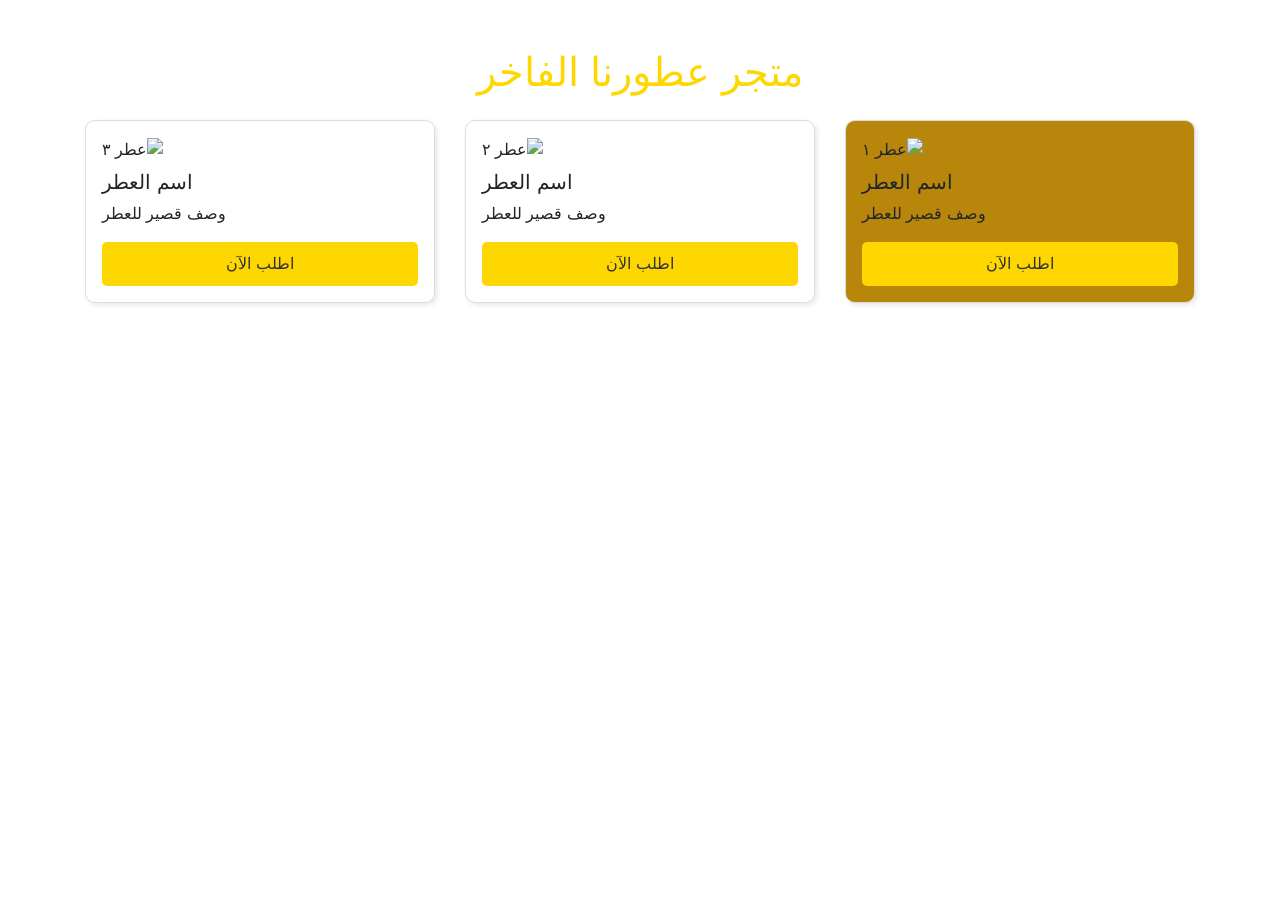
==== test.html @ 1169fbee "الرد بيوم واحده" ====
<!DOCTYPE html>
<html lang="ar" dir="rtl">
<head>
    <meta charset="UTF-8">
    <meta name="viewport" content="width=device-width, initial-scale=1.0">
    <title>متجر عطور فاخر</title>
    <link rel="stylesheet" href="https://stackpath.bootstrapcdn.com/bootstrap/4.5.2/css/bootstrap.min.css">
    <link rel="stylesheet" href="https://cdnjs.cloudflare.com/ajax/libs/font-awesome/6.0.0/css/all.min.css" integrity="sha512-9usAa10IRO0HhonpyAIVpjrylPvoDwiPUiKdWk5t3PyolY1cOd4DSE0Ga+ri4AuTroPR5aQvXU9xC6qOPnzFeg==" crossorigin="anonymous" referrerpolicy="no-referrer" />
    <style>
        body {
            font-family: 'Tajawal', sans-serif; /*  اختيار خط عربي أنيق */
            direction: rtl;
        }
        .perfume-card {
            border: 1px solid #ddd;
            border-radius: 10px;
            overflow: hidden;
            box-shadow: 2px 2px 5px rgba(0,0,0,0.1);
            margin-bottom: 20px;
            transition: transform 0.3s ease; /* إضافة تأثير انتقال سلس */
        }
        .perfume-card:hover {
            transform: translateY(-5px); /* رفع الكارت عند تمرير المؤشر */
        }
        .perfume-image {
            height: 200px;
            object-fit: cover; /* تغطية الصورة بالكامل داخل الحاوية */
        }
        .btn-custom {
            background-color: #FFD700; /* لون أصفر ذهبي */
            border: none;
            border-radius: 5px;
            color: #333;
            padding: 10px 20px;
            transition: background-color 0.3s ease; /* تأثير انتقال سلس */
        }
        .btn-custom:hover {
            background-color: #DAA520; /* لون برتقالي ذهبي */
        }

        /* إضافة ألوان جلوة (مثال) */
        .bg-gold {
            background-color: #FFD700;
        }
        .bg-rose-gold {
            background-color: #B8860B;
        }
        .text-gold {
            color: #FFD700;
        }
        
    </style>
</head>
<body>
    <div class="container mt-5">
        <h1 class="text-center text-gold mb-4">متجر عطورنا الفاخر</h1>

        <div class="row">
            <!-- بطاقة عطر مثال -->
            <div class="col-md-4">
                <div class="perfume-card bg-rose-gold p-3">
                    <img src="perfume1.jpg" alt="عطر ١" class="perfume-image img-fluid">  <!--  أضف صورة هنا -->
                    <h5 class="mt-2">اسم العطر</h5>
                    <p>وصف قصير للعطر</p>
                    <button class="btn btn-custom btn-block">اطلب الآن</button>
                </div>
            </div>


            <!--  كرر نفس الكود أعلاه لإضافة المزيد من عطور -->
            <div class="col-md-4">
                <div class="perfume-card p-3">
                    <img src="perfume2.jpg" alt="عطر ٢" class="perfume-image img-fluid">
                    <h5 class="mt-2">اسم العطر</h5>
                    <p>وصف قصير للعطر</p>
                    <button class="btn btn-custom btn-block">اطلب الآن</button>
                </div>
            </div>

            <div class="col-md-4">
                <div class="perfume-card p-3">
                    <img src="perfume3.jpg" alt="عطر ٣" class="perfume-image img-fluid">
                    <h5 class="mt-2">اسم العطر</h5>
                    <p>وصف قصير للعطر</p>
                    <button class="btn btn-custom btn-block">اطلب الآن</button>
                </div>
            </div>

        </div>

    </div>


    <script src="https://code.jquery.com/jquery-3.5.1.slim.min.js"></script>
    <script src="https://cdn.jsdelivr.net/npm/@popperjs/core@2.5.4/dist/umd/popper.min.js"></script>
    <script src="https://stackpath.bootstrapcdn.com/bootstrap/4.5.2/js/bootstrap.min.js"></script>
</body>
</html>
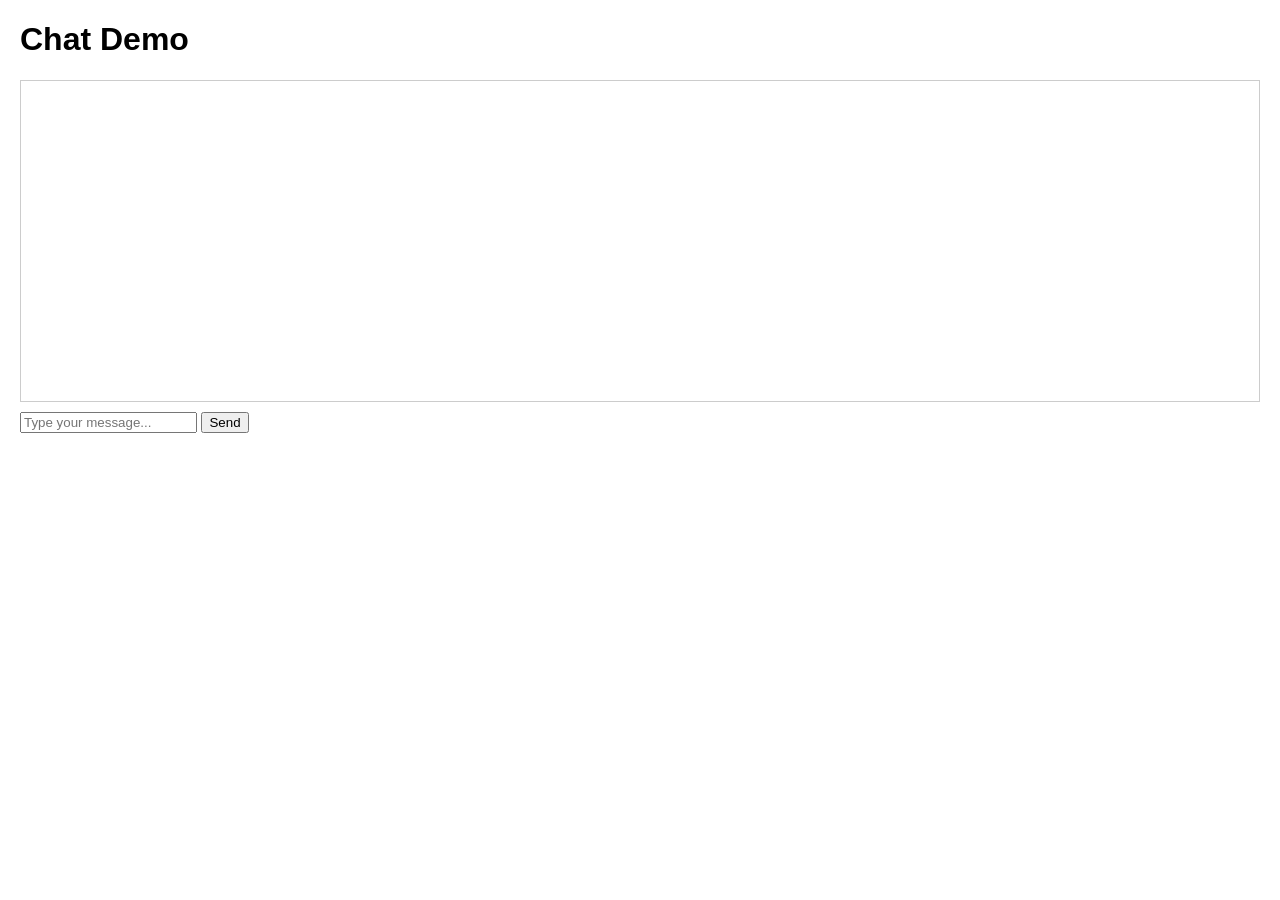
==== commit e79d3281: "Add initial chat demo HTML structure" ====
--- a/test.html
+++ b/test.html
@@ -1,98 +1,69 @@
 <!DOCTYPE html>
-<html lang="ar" dir="rtl">
+<html lang="en">
 <head>
-    <meta charset="UTF-8">
-    <meta name="viewport" content="width=device-width, initial-scale=1.0">
-    <title>متجر عطور فاخر</title>
-    <link rel="stylesheet" href="https://stackpath.bootstrapcdn.com/bootstrap/4.5.2/css/bootstrap.min.css">
-    <link rel="stylesheet" href="https://cdnjs.cloudflare.com/ajax/libs/font-awesome/6.0.0/css/all.min.css" integrity="sha512-9usAa10IRO0HhonpyAIVpjrylPvoDwiPUiKdWk5t3PyolY1cOd4DSE0Ga+ri4AuTroPR5aQvXU9xC6qOPnzFeg==" crossorigin="anonymous" referrerpolicy="no-referrer" />
-    <style>
-        body {
-            font-family: 'Tajawal', sans-serif; /*  اختيار خط عربي أنيق */
-            direction: rtl;
-        }
-        .perfume-card {
-            border: 1px solid #ddd;
-            border-radius: 10px;
-            overflow: hidden;
-            box-shadow: 2px 2px 5px rgba(0,0,0,0.1);
-            margin-bottom: 20px;
-            transition: transform 0.3s ease; /* إضافة تأثير انتقال سلس */
-        }
-        .perfume-card:hover {
-            transform: translateY(-5px); /* رفع الكارت عند تمرير المؤشر */
-        }
-        .perfume-image {
-            height: 200px;
-            object-fit: cover; /* تغطية الصورة بالكامل داخل الحاوية */
-        }
-        .btn-custom {
-            background-color: #FFD700; /* لون أصفر ذهبي */
-            border: none;
-            border-radius: 5px;
-            color: #333;
-            padding: 10px 20px;
-            transition: background-color 0.3s ease; /* تأثير انتقال سلس */
-        }
-        .btn-custom:hover {
-            background-color: #DAA520; /* لون برتقالي ذهبي */
-        }
-
-        /* إضافة ألوان جلوة (مثال) */
-        .bg-gold {
-            background-color: #FFD700;
-        }
-        .bg-rose-gold {
-            background-color: #B8860B;
-        }
-        .text-gold {
-            color: #FFD700;
-        }
-        
-    </style>
+  <meta charset="UTF-8">
+  <title>Chat with Supabase</title>
+  <style>
+    body { font-family: Arial, sans-serif; margin: 20px; }
+    #chat { border: 1px solid #ccc; padding: 10px; height: 300px; overflow-y: scroll; }
+    #chat p { margin: 5px 0; }
+    #inputForm { margin-top: 10px; }
+  </style>
 </head>
 <body>
-    <div class="container mt-5">
-        <h1 class="text-center text-gold mb-4">متجر عطورنا الفاخر</h1>
+  <h1>Chat Demo</h1>
+  <div id="chat"></div>
 
-        <div class="row">
-            <!-- بطاقة عطر مثال -->
-            <div class="col-md-4">
-                <div class="perfume-card bg-rose-gold p-3">
-                    <img src="perfume1.jpg" alt="عطر ١" class="perfume-image img-fluid">  <!--  أضف صورة هنا -->
-                    <h5 class="mt-2">اسم العطر</h5>
-                    <p>وصف قصير للعطر</p>
-                    <button class="btn btn-custom btn-block">اطلب الآن</button>
-                </div>
-            </div>
+  <form id="inputForm">
+    <input type="text" id="messageInput" placeholder="Type your message..." required>
+    <button type="submit">Send</button>
+  </form>
 
+  <script>
+    const API_URL = "https://proxy-api-sard-dev.vercel.app/api/functions/v1/chat";
+    const API_TOKEN = "2b8d4611eb8d2d228f2baa3b2b7c99a4f548f0e582b806321ec2e1f7547efd09";
 
-            <!--  كرر نفس الكود أعلاه لإضافة المزيد من عطور -->
-            <div class="col-md-4">
-                <div class="perfume-card p-3">
-                    <img src="perfume2.jpg" alt="عطر ٢" class="perfume-image img-fluid">
-                    <h5 class="mt-2">اسم العطر</h5>
-                    <p>وصف قصير للعطر</p>
-                    <button class="btn btn-custom btn-block">اطلب الآن</button>
-                </div>
-            </div>
+    const chatDiv = document.getElementById("chat");
+    const form = document.getElementById("inputForm");
+    const input = document.getElementById("messageInput");
 
-            <div class="col-md-4">
-                <div class="perfume-card p-3">
-                    <img src="perfume3.jpg" alt="عطر ٣" class="perfume-image img-fluid">
-                    <h5 class="mt-2">اسم العطر</h5>
-                    <p>وصف قصير للعطر</p>
-                    <button class="btn btn-custom btn-block">اطلب الآن</button>
-                </div>
-            </div>
+    async function chat(messages) {
+      const response = await fetch(API_URL, {
+        method: "POST",
+        headers: {
+          "Content-Type": "application/json",
+          "x-api-token": API_TOKEN
+        },
+        body: JSON.stringify({ messages, stream: true })
+      });
 
-        </div>
+      const reader = response.body.getReader();
+      const decoder = new TextDecoder();
 
-    </div>
+      while (true) {
+        const { done, value } = await reader.read();
+        if (done) break;
 
+        const text = decoder.decode(value);
+        const p = document.createElement("p");
+        p.textContent = text;
+        chatDiv.appendChild(p);
+        chatDiv.scrollTop = chatDiv.scrollHeight;
+      }
+    }
 
-    <script src="https://code.jquery.com/jquery-3.5.1.slim.min.js"></script>
-    <script src="https://cdn.jsdelivr.net/npm/@popperjs/core@2.5.4/dist/umd/popper.min.js"></script>
-    <script src="https://stackpath.bootstrapcdn.com/bootstrap/4.5.2/js/bootstrap.min.js"></script>
+    form.addEventListener("submit", async (e) => {
+      e.preventDefault();
+      const userMessage = input.value.trim();
+      if (!userMessage) return;
+
+      const p = document.createElement("p");
+      p.textContent = "You: " + userMessage;
+      chatDiv.appendChild(p);
+
+      input.value = "";
+      await chat([{ role: "user", content: userMessage }]);
+    });
+  </script>
 </body>
-</html>+</html>
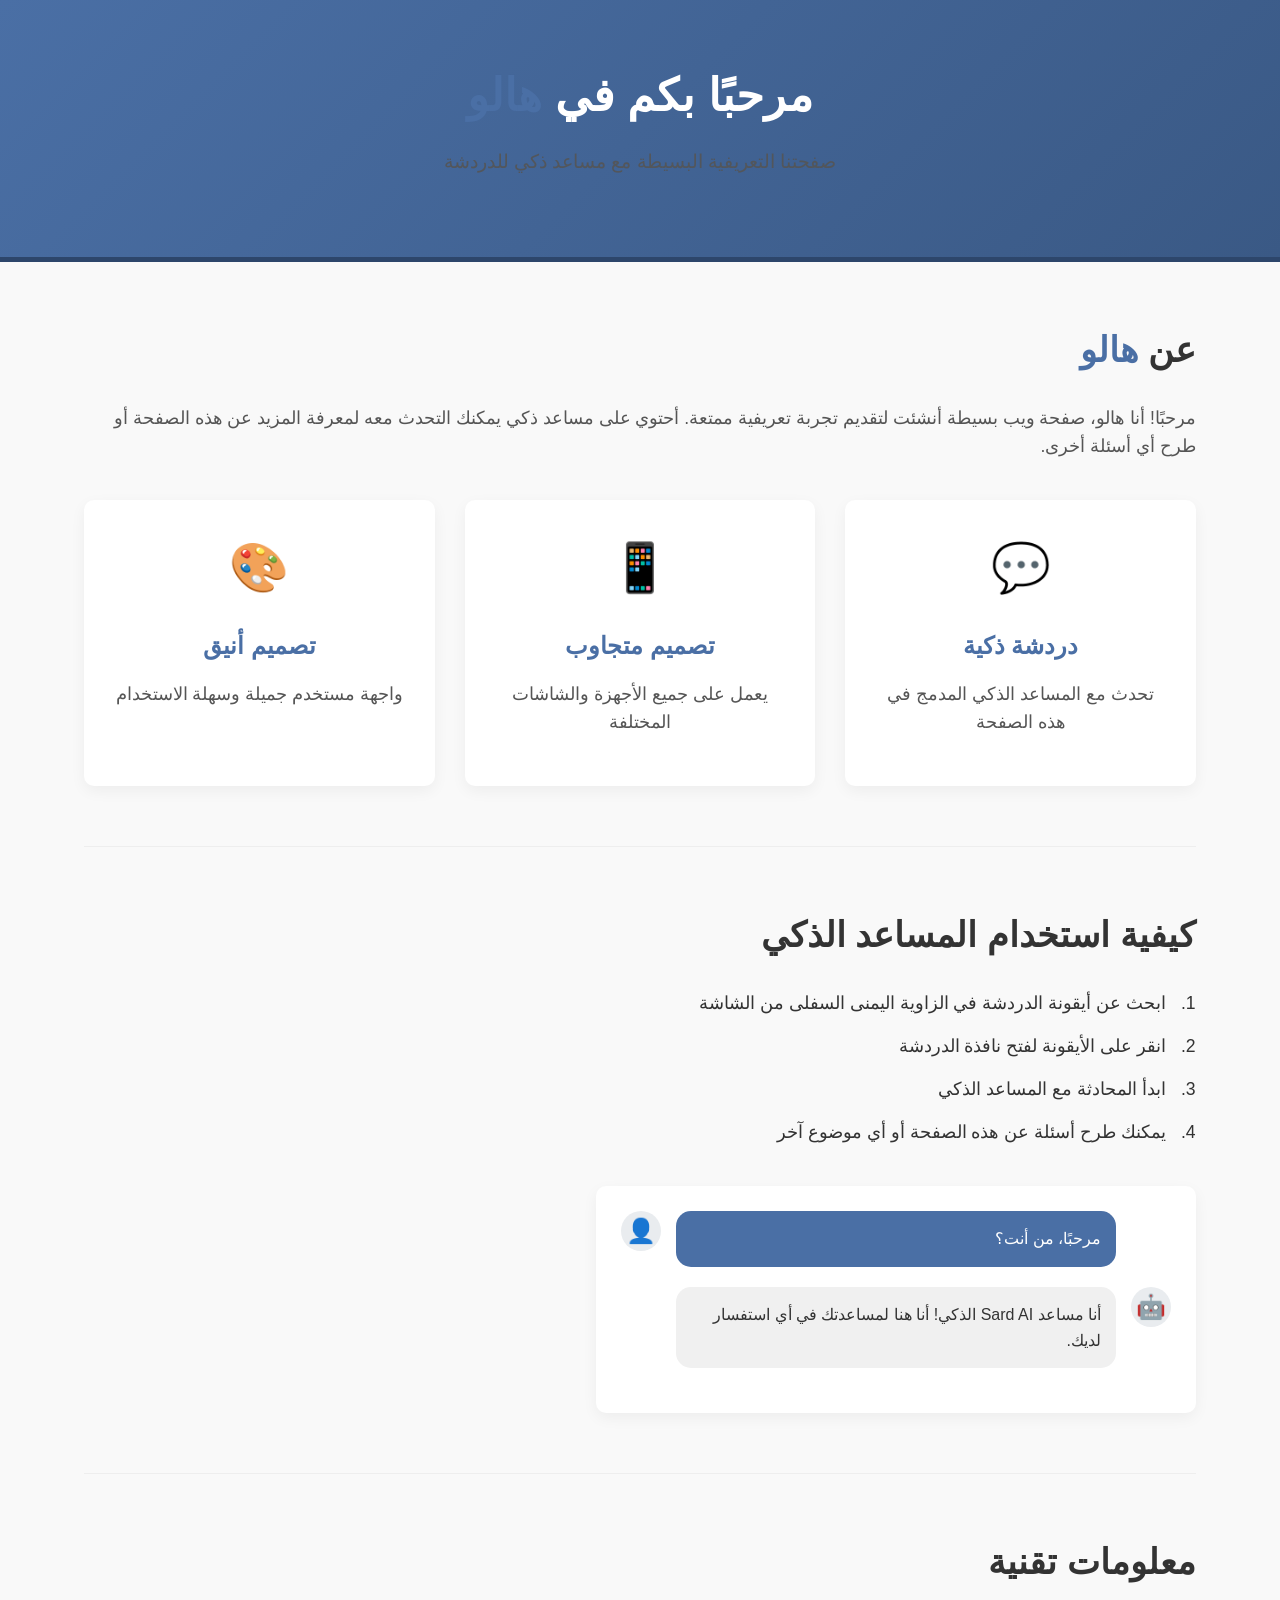
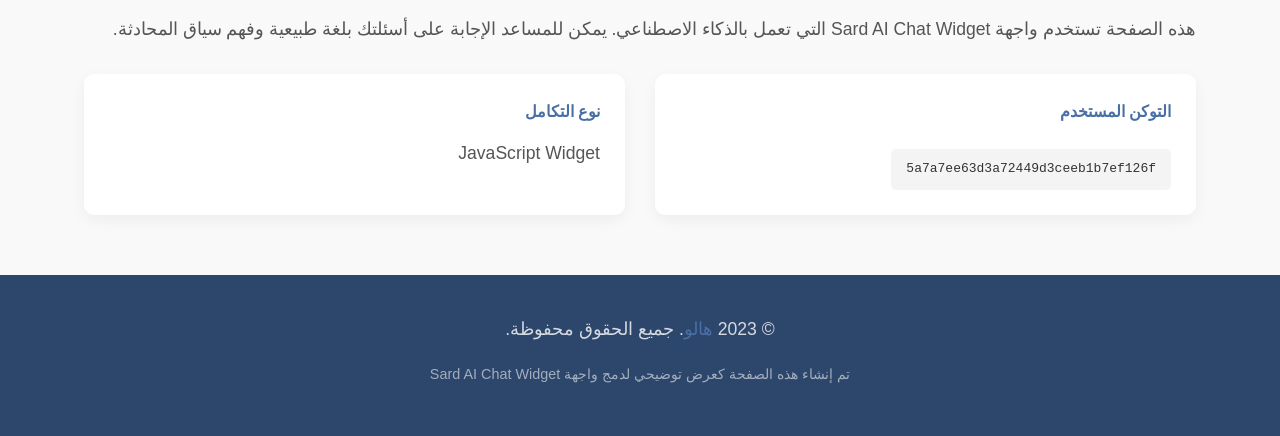
==== commit dc9ef1f4: "Revise test.html for Arabic localization and layout Updated the HTML structure and styling for a new" ====
--- a/test.html
+++ b/test.html
@@ -1,69 +1,335 @@
 <!DOCTYPE html>
-<html lang="en">
+<html lang="ar" dir="rtl">
 <head>
-  <meta charset="UTF-8">
-  <title>Chat with Supabase</title>
-  <style>
-    body { font-family: Arial, sans-serif; margin: 20px; }
-    #chat { border: 1px solid #ccc; padding: 10px; height: 300px; overflow-y: scroll; }
-    #chat p { margin: 5px 0; }
-    #inputForm { margin-top: 10px; }
-  </style>
+    <meta charset="UTF-8">
+    <meta name="viewport" content="width=device-width, initial-scale=1.0">
+    <title>هالو - صفحة تعريفية</title>
+    <style>
+      /* إعدادات عامة */
+* {
+    margin: 0;
+    padding: 0;
+    box-sizing: border-box;
+}
+
+body {
+    font-family: 'Segoe UI', Tahoma, Geneva, Verdana, sans-serif;
+    line-height: 1.6;
+    color: #333;
+    background-color: #f9f9f9;
+    direction: rtl;
+}
+
+.container {
+    width: 90%;
+    max-width: 1200px;
+    margin: 0 auto;
+    padding: 0 20px;
+}
+
+.highlight {
+    color: #4a6fa5;
+}
+
+/* رأس الصفحة */
+header {
+    background: linear-gradient(135deg, #4a6fa5 0%, #3a5985 100%);
+    color: white;
+    padding: 60px 0;
+    text-align: center;
+    border-bottom: 5px solid #2d466b;
+}
+
+header h1 {
+    font-size: 2.8rem;
+    margin-bottom: 15px;
+}
+
+header p {
+    font-size: 1.2rem;
+    opacity: 0.9;
+}
+
+/* الأقسام الرئيسية */
+section {
+    padding: 60px 0;
+    border-bottom: 1px solid #eee;
+}
+
+section:last-of-type {
+    border-bottom: none;
+}
+
+h2 {
+    font-size: 2.2rem;
+    margin-bottom: 25px;
+    color: #333;
+}
+
+h3 {
+    font-size: 1.5rem;
+    margin-bottom: 15px;
+    color: #4a6fa5;
+}
+
+p {
+    font-size: 1.1rem;
+    margin-bottom: 20px;
+    color: #555;
+}
+
+/* قسم الميزات */
+.features {
+    display: flex;
+    flex-wrap: wrap;
+    justify-content: space-between;
+    gap: 30px;
+    margin-top: 40px;
+}
+
+.feature-card {
+    flex: 1;
+    min-width: 250px;
+    background: white;
+    border-radius: 10px;
+    padding: 30px;
+    box-shadow: 0 5px 15px rgba(0, 0, 0, 0.05);
+    text-align: center;
+    transition: transform 0.3s ease;
+}
+
+.feature-card:hover {
+    transform: translateY(-10px);
+}
+
+.feature-icon {
+    font-size: 3rem;
+    margin-bottom: 20px;
+}
+
+/* قسم كيفية الاستخدام */
+.how-to-use ol {
+    margin-right: 20px;
+    margin-bottom: 40px;
+}
+
+.how-to-use li {
+    margin-bottom: 15px;
+    font-size: 1.1rem;
+    padding-right: 10px;
+}
+
+.chat-preview {
+    background: white;
+    border-radius: 10px;
+    padding: 25px;
+    box-shadow: 0 5px 15px rgba(0, 0, 0, 0.05);
+    max-width: 600px;
+    margin-top: 30px;
+}
+
+.chat-message {
+    display: flex;
+    margin-bottom: 20px;
+}
+
+.chat-message.user {
+    flex-direction: row-reverse;
+}
+
+.chat-message.user .message {
+    background: #4a6fa5;
+    color: white;
+    margin-left: 15px;
+    margin-right: 0;
+}
+
+.chat-message.assistant .message {
+    background: #f0f0f0;
+    margin-right: 15px;
+}
+
+.avatar {
+    width: 40px;
+    height: 40px;
+    border-radius: 50%;
+    display: flex;
+    align-items: center;
+    justify-content: center;
+    font-size: 1.5rem;
+    background: #e9ecef;
+}
+
+.message {
+    flex: 1;
+    padding: 15px;
+    border-radius: 15px;
+    max-width: 80%;
+}
+
+/* قسم المعلومات التقنية */
+.tech-info {
+    display: flex;
+    flex-wrap: wrap;
+    gap: 30px;
+    margin-top: 30px;
+}
+
+.info-box {
+    flex: 1;
+    min-width: 250px;
+    background: white;
+    border-radius: 10px;
+    padding: 25px;
+    box-shadow: 0 5px 15px rgba(0, 0, 0, 0.05);
+}
+
+.info-box h4 {
+    margin-bottom: 15px;
+    color: #4a6fa5;
+}
+
+code {
+    background: #f4f4f4;
+    padding: 10px 15px;
+    border-radius: 5px;
+    font-family: monospace;
+    display: inline-block;
+    margin-top: 10px;
+    word-break: break-all;
+}
+
+/* تذييل الصفحة */
+footer {
+    background: #2d466b;
+    color: white;
+    padding: 40px 0;
+    text-align: center;
+}
+
+footer p {
+    color: rgba(255, 255, 255, 0.8);
+    margin-bottom: 10px;
+}
+
+.footer-note {
+    font-size: 0.9rem;
+    opacity: 0.7;
+    margin-top: 20px;
+}
+
+/* تصميم متجاوب */
+@media (max-width: 768px) {
+    header h1 {
+        font-size: 2.2rem;
+    }
+    
+    h2 {
+        font-size: 1.8rem;
+    }
+    
+    .features, .tech-info {
+        flex-direction: column;
+    }
+    
+    .feature-card, .info-box {
+        min-width: 100%;
+    }
+    
+    .chat-preview {
+        padding: 15px;
+    }
+}
+    </style>  
+    <!-- Sard AI Chat Widget Script -->
+    <script>
+      (function() {
+        var s = document.createElement('script');
+        s.src = 'https://b0d32e17-3e9d-4748-9cd9-c7408ee47b6b.lovableproject.com/widget.js';
+        s.setAttribute('data-sard-token', '5a7a7ee63d3a72449d3ceeb1b7ef126f');
+        s.async = true;
+        document.head.appendChild(s);
+      })();
+    </script>
 </head>
 <body>
-  <h1>Chat Demo</h1>
-  <div id="chat"></div>
-
-  <form id="inputForm">
-    <input type="text" id="messageInput" placeholder="Type your message..." required>
-    <button type="submit">Send</button>
-  </form>
-
-  <script>
-    const API_URL = "https://proxy-api-sard-dev.vercel.app/api/functions/v1/chat";
-    const API_TOKEN = "2b8d4611eb8d2d228f2baa3b2b7c99a4f548f0e582b806321ec2e1f7547efd09";
-
-    const chatDiv = document.getElementById("chat");
-    const form = document.getElementById("inputForm");
-    const input = document.getElementById("messageInput");
-
-    async function chat(messages) {
-      const response = await fetch(API_URL, {
-        method: "POST",
-        headers: {
-          "Content-Type": "application/json",
-          "x-api-token": API_TOKEN
-        },
-        body: JSON.stringify({ messages, stream: true })
-      });
-
-      const reader = response.body.getReader();
-      const decoder = new TextDecoder();
-
-      while (true) {
-        const { done, value } = await reader.read();
-        if (done) break;
-
-        const text = decoder.decode(value);
-        const p = document.createElement("p");
-        p.textContent = text;
-        chatDiv.appendChild(p);
-        chatDiv.scrollTop = chatDiv.scrollHeight;
-      }
-    }
-
-    form.addEventListener("submit", async (e) => {
-      e.preventDefault();
-      const userMessage = input.value.trim();
-      if (!userMessage) return;
-
-      const p = document.createElement("p");
-      p.textContent = "You: " + userMessage;
-      chatDiv.appendChild(p);
-
-      input.value = "";
-      await chat([{ role: "user", content: userMessage }]);
-    });
-  </script>
+    <!-- رأس الصفحة -->
+    <header>
+        <div class="container">
+            <h1>مرحبًا بكم في <span class="highlight">هالو</span></h1>
+            <p>صفحتنا التعريفية البسيطة مع مساعد ذكي للدردشة</p>
+        </div>
+    </header>
+
+    <!-- المحتوى الرئيسي -->
+    <main class="container">
+        <section class="intro">
+            <h2>عن <span class="highlight">هالو</span></h2>
+            <p>مرحبًا! أنا هالو، صفحة ويب بسيطة أنشئت لتقديم تجربة تعريفية ممتعة. أحتوي على مساعد ذكي يمكنك التحدث معه لمعرفة المزيد عن هذه الصفحة أو طرح أي أسئلة أخرى.</p>
+            
+            <div class="features">
+                <div class="feature-card">
+                    <div class="feature-icon">💬</div>
+                    <h3>دردشة ذكية</h3>
+                    <p>تحدث مع المساعد الذكي المدمج في هذه الصفحة</p>
+                </div>
+                <div class="feature-card">
+                    <div class="feature-icon">📱</div>
+                    <h3>تصميم متجاوب</h3>
+                    <p>يعمل على جميع الأجهزة والشاشات المختلفة</p>
+                </div>
+                <div class="feature-card">
+                    <div class="feature-icon">🎨</div>
+                    <h3>تصميم أنيق</h3>
+                    <p>واجهة مستخدم جميلة وسهلة الاستخدام</p>
+                </div>
+            </div>
+        </section>
+
+        <section class="how-to-use">
+            <h2>كيفية استخدام المساعد الذكي</h2>
+            <ol>
+                <li>ابحث عن أيقونة الدردشة في الزاوية اليمنى السفلى من الشاشة</li>
+                <li>انقر على الأيقونة لفتح نافذة الدردشة</li>
+                <li>ابدأ المحادثة مع المساعد الذكي</li>
+                <li>يمكنك طرح أسئلة عن هذه الصفحة أو أي موضوع آخر</li>
+            </ol>
+            
+            <div class="chat-preview">
+                <div class="chat-message user">
+                    <div class="avatar">👤</div>
+                    <div class="message">مرحبًا، من أنت؟</div>
+                </div>
+                <div class="chat-message assistant">
+                    <div class="avatar">🤖</div>
+                    <div class="message">أنا مساعد Sard AI الذكي! أنا هنا لمساعدتك في أي استفسار لديك.</div>
+                </div>
+            </div>
+        </section>
+
+        <section class="about">
+            <h2>معلومات تقنية</h2>
+            <p>هذه الصفحة تستخدم واجهة Sard AI Chat Widget التي تعمل بالذكاء الاصطناعي. يمكن للمساعد الإجابة على أسئلتك بلغة طبيعية وفهم سياق المحادثة.</p>
+            
+            <div class="tech-info">
+                <div class="info-box">
+                    <h4>التوكن المستخدم</h4>
+                    <code>5a7a7ee63d3a72449d3ceeb1b7ef126f</code>
+                </div>
+                <div class="info-box">
+                    <h4>نوع التكامل</h4>
+                    <p>JavaScript Widget</p>
+                </div>
+            </div>
+        </section>
+    </main>
+
+    <!-- تذييل الصفحة -->
+    <footer>
+        <div class="container">
+            <p>© 2023 <span class="highlight">هالو</span>. جميع الحقوق محفوظة.</p>
+            <p class="footer-note">تم إنشاء هذه الصفحة كعرض توضيحي لدمج واجهة Sard AI Chat Widget</p>
+        </div>
+    </footer>
 </body>
 </html>
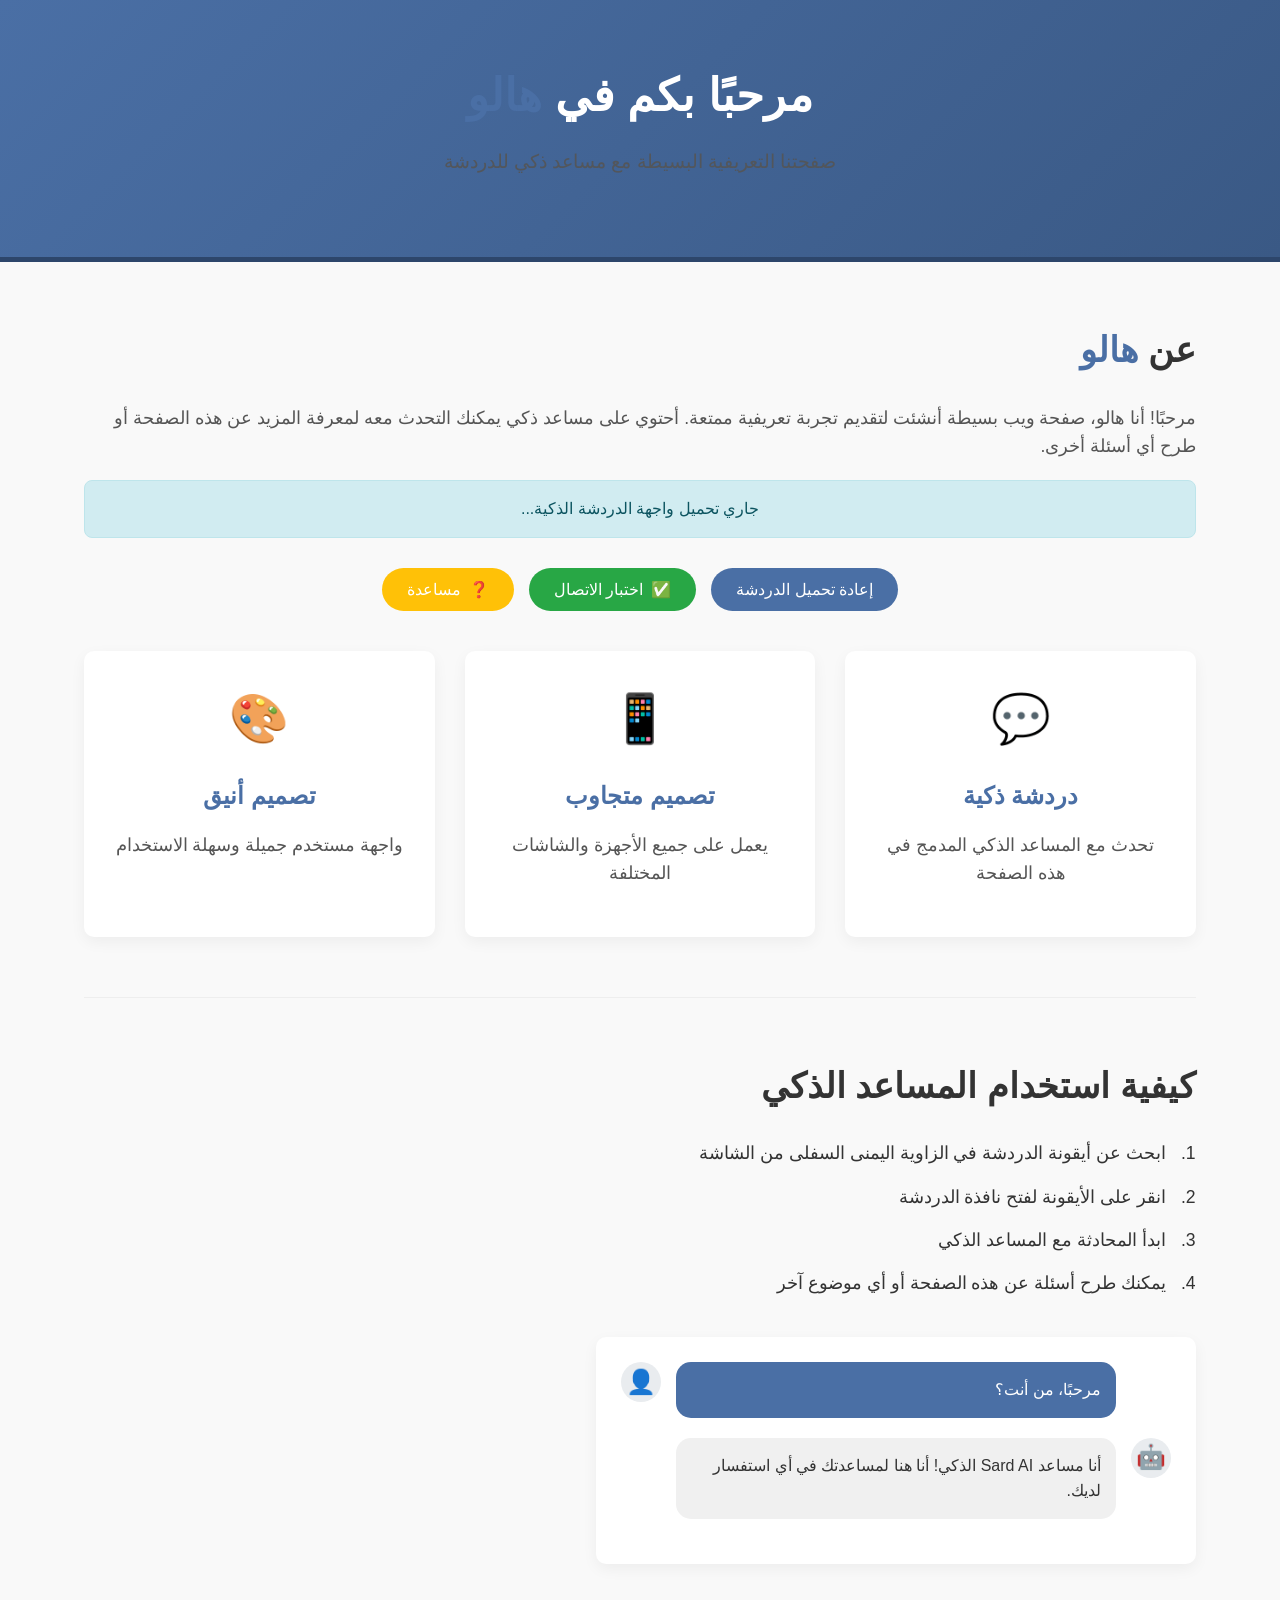
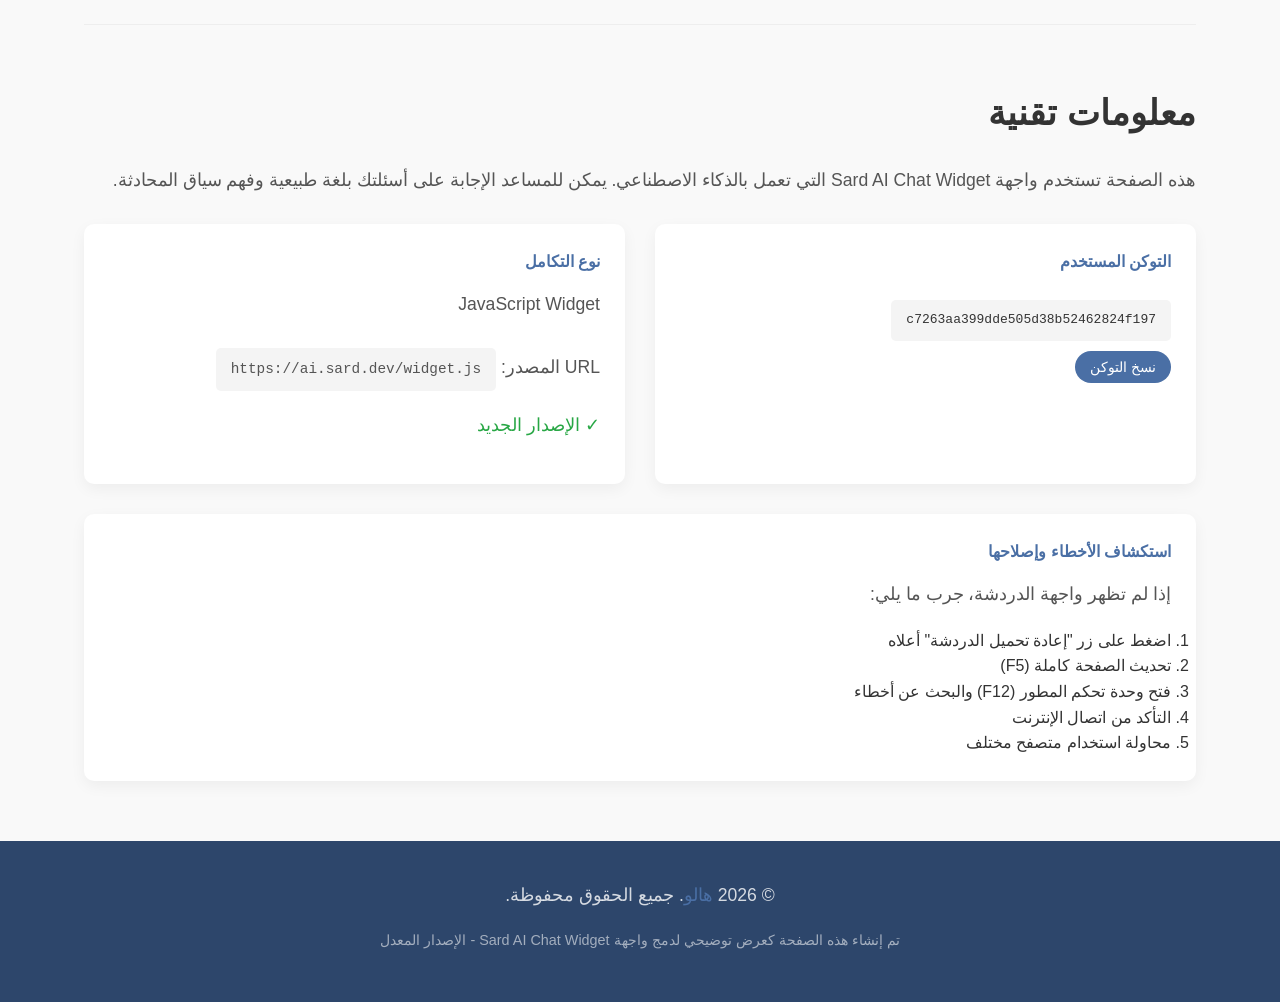
==== commit a855b8e5: "Enhance chat widget and add control buttons Updated chat widget integration and added control button" ====
--- a/test.html
+++ b/test.html
@@ -5,248 +5,344 @@
     <meta name="viewport" content="width=device-width, initial-scale=1.0">
     <title>هالو - صفحة تعريفية</title>
     <style>
-      /* إعدادات عامة */
-* {
-    margin: 0;
-    padding: 0;
-    box-sizing: border-box;
-}
-
-body {
-    font-family: 'Segoe UI', Tahoma, Geneva, Verdana, sans-serif;
-    line-height: 1.6;
-    color: #333;
-    background-color: #f9f9f9;
-    direction: rtl;
-}
-
-.container {
-    width: 90%;
-    max-width: 1200px;
-    margin: 0 auto;
-    padding: 0 20px;
-}
-
-.highlight {
-    color: #4a6fa5;
-}
-
-/* رأس الصفحة */
-header {
-    background: linear-gradient(135deg, #4a6fa5 0%, #3a5985 100%);
-    color: white;
-    padding: 60px 0;
-    text-align: center;
-    border-bottom: 5px solid #2d466b;
-}
-
-header h1 {
-    font-size: 2.8rem;
-    margin-bottom: 15px;
-}
-
-header p {
-    font-size: 1.2rem;
-    opacity: 0.9;
-}
-
-/* الأقسام الرئيسية */
-section {
-    padding: 60px 0;
-    border-bottom: 1px solid #eee;
-}
-
-section:last-of-type {
-    border-bottom: none;
-}
-
-h2 {
-    font-size: 2.2rem;
-    margin-bottom: 25px;
-    color: #333;
-}
-
-h3 {
-    font-size: 1.5rem;
-    margin-bottom: 15px;
-    color: #4a6fa5;
-}
-
-p {
-    font-size: 1.1rem;
-    margin-bottom: 20px;
-    color: #555;
-}
-
-/* قسم الميزات */
-.features {
-    display: flex;
-    flex-wrap: wrap;
-    justify-content: space-between;
-    gap: 30px;
-    margin-top: 40px;
-}
-
-.feature-card {
-    flex: 1;
-    min-width: 250px;
-    background: white;
-    border-radius: 10px;
-    padding: 30px;
-    box-shadow: 0 5px 15px rgba(0, 0, 0, 0.05);
-    text-align: center;
-    transition: transform 0.3s ease;
-}
-
-.feature-card:hover {
-    transform: translateY(-10px);
-}
-
-.feature-icon {
-    font-size: 3rem;
-    margin-bottom: 20px;
-}
-
-/* قسم كيفية الاستخدام */
-.how-to-use ol {
-    margin-right: 20px;
-    margin-bottom: 40px;
-}
-
-.how-to-use li {
-    margin-bottom: 15px;
-    font-size: 1.1rem;
-    padding-right: 10px;
-}
-
-.chat-preview {
-    background: white;
-    border-radius: 10px;
-    padding: 25px;
-    box-shadow: 0 5px 15px rgba(0, 0, 0, 0.05);
-    max-width: 600px;
-    margin-top: 30px;
-}
-
-.chat-message {
-    display: flex;
-    margin-bottom: 20px;
-}
-
-.chat-message.user {
-    flex-direction: row-reverse;
-}
-
-.chat-message.user .message {
-    background: #4a6fa5;
-    color: white;
-    margin-left: 15px;
-    margin-right: 0;
-}
-
-.chat-message.assistant .message {
-    background: #f0f0f0;
-    margin-right: 15px;
-}
-
-.avatar {
-    width: 40px;
-    height: 40px;
-    border-radius: 50%;
-    display: flex;
-    align-items: center;
-    justify-content: center;
-    font-size: 1.5rem;
-    background: #e9ecef;
-}
-
-.message {
-    flex: 1;
-    padding: 15px;
-    border-radius: 15px;
-    max-width: 80%;
-}
-
-/* قسم المعلومات التقنية */
-.tech-info {
-    display: flex;
-    flex-wrap: wrap;
-    gap: 30px;
-    margin-top: 30px;
-}
-
-.info-box {
-    flex: 1;
-    min-width: 250px;
-    background: white;
-    border-radius: 10px;
-    padding: 25px;
-    box-shadow: 0 5px 15px rgba(0, 0, 0, 0.05);
-}
-
-.info-box h4 {
-    margin-bottom: 15px;
-    color: #4a6fa5;
-}
-
-code {
-    background: #f4f4f4;
-    padding: 10px 15px;
-    border-radius: 5px;
-    font-family: monospace;
-    display: inline-block;
-    margin-top: 10px;
-    word-break: break-all;
-}
-
-/* تذييل الصفحة */
-footer {
-    background: #2d466b;
-    color: white;
-    padding: 40px 0;
-    text-align: center;
-}
-
-footer p {
-    color: rgba(255, 255, 255, 0.8);
-    margin-bottom: 10px;
-}
-
-.footer-note {
-    font-size: 0.9rem;
-    opacity: 0.7;
-    margin-top: 20px;
-}
-
-/* تصميم متجاوب */
-@media (max-width: 768px) {
-    header h1 {
-        font-size: 2.2rem;
-    }
+        /* إعدادات عامة */
+        * { 
+            margin: 0; 
+            padding: 0; 
+            box-sizing: border-box; 
+        }
+        
+        body { 
+            font-family: 'Segoe UI', Tahoma, Geneva, Verdana, sans-serif; 
+            line-height: 1.6; 
+            color: #333; 
+            background-color: #f9f9f9; 
+            direction: rtl; 
+        }
+        
+        .container { 
+            width: 90%; 
+            max-width: 1200px; 
+            margin: 0 auto; 
+            padding: 0 20px; 
+        }
+        
+        .highlight { 
+            color: #4a6fa5; 
+        }
+        
+        /* رأس الصفحة */
+        header { 
+            background: linear-gradient(135deg, #4a6fa5 0%, #3a5985 100%); 
+            color: white; 
+            padding: 60px 0; 
+            text-align: center; 
+            border-bottom: 5px solid #2d466b; 
+        }
+        
+        header h1 { 
+            font-size: 2.8rem; 
+            margin-bottom: 15px; 
+        }
+        
+        header p { 
+            font-size: 1.2rem; 
+            opacity: 0.9; 
+        }
+        
+        /* الأقسام الرئيسية */
+        section { 
+            padding: 60px 0; 
+            border-bottom: 1px solid #eee; 
+        }
+        
+        section:last-of-type { 
+            border-bottom: none; 
+        }
+        
+        h2 { 
+            font-size: 2.2rem; 
+            margin-bottom: 25px; 
+            color: #333; 
+        }
+        
+        h3 { 
+            font-size: 1.5rem; 
+            margin-bottom: 15px; 
+            color: #4a6fa5; 
+        }
+        
+        p { 
+            font-size: 1.1rem; 
+            margin-bottom: 20px; 
+            color: #555; 
+        }
+        
+        /* قسم الميزات */
+        .features { 
+            display: flex; 
+            flex-wrap: wrap; 
+            justify-content: space-between; 
+            gap: 30px; 
+            margin-top: 40px; 
+        }
+        
+        .feature-card { 
+            flex: 1; 
+            min-width: 250px; 
+            background: white; 
+            border-radius: 10px; 
+            padding: 30px; 
+            box-shadow: 0 5px 15px rgba(0, 0, 0, 0.05); 
+            text-align: center; 
+            transition: transform 0.3s ease; 
+        }
+        
+        .feature-card:hover { 
+            transform: translateY(-10px); 
+        }
+        
+        .feature-icon { 
+            font-size: 3rem; 
+            margin-bottom: 20px; 
+        }
+        
+        /* قسم كيفية الاستخدام */
+        .how-to-use ol { 
+            margin-right: 20px; 
+            margin-bottom: 40px; 
+        }
+        
+        .how-to-use li { 
+            margin-bottom: 15px; 
+            font-size: 1.1rem; 
+            padding-right: 10px; 
+        }
+        
+        .chat-preview { 
+            background: white; 
+            border-radius: 10px; 
+            padding: 25px; 
+            box-shadow: 0 5px 15px rgba(0, 0, 0, 0.05); 
+            max-width: 600px; 
+            margin-top: 30px; 
+        }
+        
+        .chat-message { 
+            display: flex; 
+            margin-bottom: 20px; 
+        }
+        
+        .chat-message.user { 
+            flex-direction: row-reverse; 
+        }
+        
+        .chat-message.user .message { 
+            background: #4a6fa5; 
+            color: white; 
+            margin-left: 15px; 
+            margin-right: 0; 
+        }
+        
+        .chat-message.assistant .message { 
+            background: #f0f0f0; 
+            margin-right: 15px; 
+        }
+        
+        .avatar { 
+            width: 40px; 
+            height: 40px; 
+            border-radius: 50%; 
+            display: flex; 
+            align-items: center; 
+            justify-content: center; 
+            font-size: 1.5rem; 
+            background: #e9ecef; 
+        }
+        
+        .message { 
+            flex: 1; 
+            padding: 15px; 
+            border-radius: 15px; 
+            max-width: 80%; 
+        }
+        
+        /* قسم المعلومات التقنية */
+        .tech-info { 
+            display: flex; 
+            flex-wrap: wrap; 
+            gap: 30px; 
+            margin-top: 30px; 
+        }
+        
+        .info-box { 
+            flex: 1; 
+            min-width: 250px; 
+            background: white; 
+            border-radius: 10px; 
+            padding: 25px; 
+            box-shadow: 0 5px 15px rgba(0, 0, 0, 0.05); 
+        }
+        
+        .info-box h4 { 
+            margin-bottom: 15px; 
+            color: #4a6fa5; 
+        }
+        
+        code { 
+            background: #f4f4f4; 
+            padding: 10px 15px; 
+            border-radius: 5px; 
+            font-family: monospace; 
+            display: inline-block; 
+            margin-top: 10px; 
+            word-break: break-all; 
+        }
+        
+        /* تذييل الصفحة */
+        footer { 
+            background: #2d466b; 
+            color: white; 
+            padding: 40px 0; 
+            text-align: center; 
+        }
+        
+        footer p { 
+            color: rgba(255, 255, 255, 0.8); 
+            margin-bottom: 10px; 
+        }
+        
+        .footer-note { 
+            font-size: 0.9rem; 
+            opacity: 0.7; 
+            margin-top: 20px; 
+        }
+        
+        /* أزرار التحكم */
+        .control-buttons {
+            display: flex;
+            gap: 15px;
+            justify-content: center;
+            margin-top: 30px;
+            flex-wrap: wrap;
+        }
+        
+        .btn {
+            background: #4a6fa5;
+            color: white;
+            border: none;
+            padding: 12px 25px;
+            border-radius: 25px;
+            font-size: 1rem;
+            cursor: pointer;
+            transition: background 0.3s ease;
+            display: flex;
+            align-items: center;
+            gap: 8px;
+        }
+        
+        .btn:hover {
+            background: #3a5985;
+        }
+        
+        .btn-success {
+            background: #28a745;
+        }
+        
+        .btn-success:hover {
+            background: #218838;
+        }
+        
+        .btn-warning {
+            background: #ffc107;
+        }
+        
+        .btn-warning:hover {
+            background: #e0a800;
+        }
+        
+        /* مؤشر التحميل */
+        .loader {
+            width: 20px;
+            height: 20px;
+            border: 3px solid rgba(255,255,255,0.3);
+            border-radius: 50%;
+            border-top-color: white;
+            animation: spin 1s ease-in-out infinite;
+        }
+        
+        @keyframes spin {
+            to { transform: rotate(360deg); }
+        }
+        
+        /* رسائل الحالة */
+        .status-message {
+            padding: 15px;
+            border-radius: 8px;
+            margin: 15px 0;
+            text-align: center;
+            font-weight: 500;
+        }
+        
+        .status-success {
+            background-color: #d4edda;
+            color: #155724;
+            border: 1px solid #c3e6cb;
+        }
+        
+        .status-error {
+            background-color: #f8d7da;
+            color: #721c24;
+            border: 1px solid #f5c6cb;
+        }
+        
+        .status-info {
+            background-color: #d1ecf1;
+            color: #0c5460;
+            border: 1px solid #bee5eb;
+        }
+        
+        /* تصميم متجاوب */
+        @media (max-width: 768px) {
+            header h1 { 
+                font-size: 2.2rem; 
+            }
+            
+            h2 { 
+                font-size: 1.8rem; 
+            }
+            
+            .features, .tech-info { 
+                flex-direction: column; 
+            }
+            
+            .feature-card, .info-box { 
+                min-width: 100%; 
+            }
+            
+            .chat-preview { 
+                padding: 15px; 
+            }
+            
+            .control-buttons {
+                flex-direction: column;
+                align-items: center;
+            }
+            
+            .btn {
+                width: 100%;
+                max-width: 300px;
+                justify-content: center;
+            }
+        }
+    </style>
     
-    h2 {
-        font-size: 1.8rem;
-    }
-    
-    .features, .tech-info {
-        flex-direction: column;
-    }
-    
-    .feature-card, .info-box {
-        min-width: 100%;
-    }
-    
-    .chat-preview {
-        padding: 15px;
-    }
-}
-    </style>  
-    <!-- Sard AI Chat Widget Script -->
+    <!-- Sard AI Chat Widget Script - الإصدار الجديد -->
     <script>
       (function() {
         var s = document.createElement('script');
-        s.src = 'https://b0d32e17-3e9d-4748-9cd9-c7408ee47b6b.lovableproject.com/widget.js';
-        s.setAttribute('data-sard-token', '5a7a7ee63d3a72449d3ceeb1b7ef126f');
+        s.src = 'https://ai.sard.dev/widget.js';
+        s.setAttribute('data-sard-token', 'c7263aa399dde505d38b52462824f197');
         s.async = true;
         document.head.appendChild(s);
       })();
@@ -266,6 +362,27 @@
         <section class="intro">
             <h2>عن <span class="highlight">هالو</span></h2>
             <p>مرحبًا! أنا هالو، صفحة ويب بسيطة أنشئت لتقديم تجربة تعريفية ممتعة. أحتوي على مساعد ذكي يمكنك التحدث معه لمعرفة المزيد عن هذه الصفحة أو طرح أي أسئلة أخرى.</p>
+            
+            <div id="chat-status" class="status-message status-info">
+                جاري تحميل واجهة الدردشة الذكية...
+            </div>
+            
+            <div class="control-buttons">
+                <button id="reload-chat" class="btn">
+                    <span class="loader" id="reload-loader" style="display: none;"></span>
+                    <span id="reload-text">إعادة تحميل الدردشة</span>
+                </button>
+                
+                <button id="test-connection" class="btn btn-success">
+                    <span>✅</span>
+                    اختبار الاتصال
+                </button>
+                
+                <button id="show-help" class="btn btn-warning">
+                    <span>❓</span>
+                    مساعدة
+                </button>
+            </div>
             
             <div class="features">
                 <div class="feature-card">
@@ -305,6 +422,8 @@
                     <div class="message">أنا مساعد Sard AI الذكي! أنا هنا لمساعدتك في أي استفسار لديك.</div>
                 </div>
             </div>
+            
+            <div id="test-result" class="status-message" style="display: none;"></div>
         </section>
 
         <section class="about">
@@ -314,12 +433,29 @@
             <div class="tech-info">
                 <div class="info-box">
                     <h4>التوكن المستخدم</h4>
-                    <code>5a7a7ee63d3a72449d3ceeb1b7ef126f</code>
+                    <code id="token-display">c7263aa399dde505d38b52462824f197</code>
+                    <button id="copy-token" class="btn" style="margin-top: 10px; padding: 8px 15px; font-size: 0.9rem; width: auto;">
+                        نسخ التوكن
+                    </button>
                 </div>
                 <div class="info-box">
                     <h4>نوع التكامل</h4>
                     <p>JavaScript Widget</p>
+                    <p>URL المصدر: <code style="font-size: 0.9rem;">https://ai.sard.dev/widget.js</code></p>
+                    <p style="margin-top: 10px; color: #28a745; font-weight: 500;">✓ الإصدار الجديد</p>
                 </div>
+            </div>
+            
+            <div class="info-box" style="margin-top: 30px;">
+                <h4>استكشاف الأخطاء وإصلاحها</h4>
+                <p>إذا لم تظهر واجهة الدردشة، جرب ما يلي:</p>
+                <ol>
+                    <li>اضغط على زر "إعادة تحميل الدردشة" أعلاه</li>
+                    <li>تحديث الصفحة كاملة (F5)</li>
+                    <li>فتح وحدة تحكم المطور (F12) والبحث عن أخطاء</li>
+                    <li>التأكد من اتصال الإنترنت</li>
+                    <li>محاولة استخدام متصفح مختلف</li>
+                </ol>
             </div>
         </section>
     </main>
@@ -327,9 +463,177 @@
     <!-- تذييل الصفحة -->
     <footer>
         <div class="container">
-            <p>© 2023 <span class="highlight">هالو</span>. جميع الحقوق محفوظة.</p>
-            <p class="footer-note">تم إنشاء هذه الصفحة كعرض توضيحي لدمج واجهة Sard AI Chat Widget</p>
+            <p>© <span id="current-year">2023</span> <span class="highlight">هالو</span>. جميع الحقوق محفوظة.</p>
+            <p class="footer-note">تم إنشاء هذه الصفحة كعرض توضيحي لدمج واجهة Sard AI Chat Widget - الإصدار المعدل</p>
         </div>
     </footer>
+
+    <script>
+        // كود JavaScript للتحكم في الصفحة
+        document.addEventListener('DOMContentLoaded', function() {
+            // تحديث السنة الحالية
+            document.getElementById('current-year').textContent = new Date().getFullYear();
+            
+            // نسخ التوكن
+            document.getElementById('copy-token').addEventListener('click', function() {
+                const token = document.getElementById('token-display').textContent;
+                navigator.clipboard.writeText(token).then(() => {
+                    const originalText = this.textContent;
+                    this.textContent = 'تم النسخ!';
+                    this.style.background = '#28a745';
+                    
+                    setTimeout(() => {
+                        this.textContent = originalText;
+                        this.style.background = '';
+                    }, 2000);
+                });
+            });
+            
+            // زر إعادة تحميل الدردشة
+            document.getElementById('reload-chat').addEventListener('click', function() {
+                const reloadText = document.getElementById('reload-text');
+                const reloadLoader = document.getElementById('reload-loader');
+                const statusElement = document.getElementById('chat-status');
+                
+                // عرض المؤشر
+                reloadText.textContent = 'جاري التحميل...';
+                reloadLoader.style.display = 'inline-block';
+                this.disabled = true;
+                
+                statusElement.textContent = 'جاري إعادة تحميل واجهة الدردشة...';
+                statusElement.className = 'status-message status-info';
+                
+                // إزالة السكريبت القديم إذا كان موجودًا
+                const oldScript = document.querySelector('script[src*="ai.sard.dev"]');
+                if (oldScript) {
+                    oldScript.remove();
+                }
+                
+                // إنشاء سكريبت جديد
+                setTimeout(() => {
+                    const newScript = document.createElement('script');
+                    newScript.src = 'https://ai.sard.dev/widget.js';
+                    newScript.setAttribute('data-sard-token', 'c7263aa399dde505d38b52462824f197');
+                    newScript.async = true;
+                    
+                    // معالجة التحميل الناجح
+                    newScript.onload = function() {
+                        reloadText.textContent = 'إعادة تحميل الدردشة';
+                        reloadLoader.style.display = 'none';
+                        document.getElementById('reload-chat').disabled = false;
+                        
+                        statusElement.textContent = '✅ تم تحميل واجهة الدردشة بنجاح!';
+                        statusElement.className = 'status-message status-success';
+                        
+                        // اختبار ظهور الأيقونة
+                        setTimeout(() => {
+                            checkChatIcon();
+                        }, 1000);
+                    };
+                    
+                    // معالجة الفشل
+                    newScript.onerror = function() {
+                        reloadText.textContent = 'إعادة تحميل الدردشة';
+                        reloadLoader.style.display = 'none';
+                        document.getElementById('reload-chat').disabled = false;
+                        
+                        statusElement.textContent = '❌ فشل تحميل واجهة الدردشة. تحقق من الاتصال بالإنترنت.';
+                        statusElement.className = 'status-message status-error';
+                    };
+                    
+                    // إضافة السكريبت إلى الصفحة
+                    document.head.appendChild(newScript);
+                }, 500);
+            });
+            
+            // زر اختبار الاتصال
+            document.getElementById('test-connection').addEventListener('click', function() {
+                const testResult = document.getElementById('test-result');
+                testResult.style.display = 'block';
+                testResult.textContent = 'جاري اختبار الاتصال بخدمة Sard AI...';
+                testResult.className = 'status-message status-info';
+                
+                // اختبار تحميل السكريبت
+                fetch('https://ai.sard.dev/widget.js', { method: 'HEAD', mode: 'no-cors' })
+                    .then(() => {
+                        testResult.textContent = '✅ الاتصال بخدمة Sard AI يعمل بشكل صحيح. يجب أن تظهر واجهة الدردشة.';
+                        testResult.className = 'status-message status-success';
+                        
+                        // التحقق من وجود عناصر الدردشة في الصفحة
+                        setTimeout(() => {
+                            checkChatIcon();
+                        }, 500);
+                    })
+                    .catch(() => {
+                        testResult.textContent = '⚠️ قد تكون هناك مشكلة في الاتصال بخدمة Sard AI. تحقق من اتصالك بالإنترنت.';
+                        testResult.className = 'status-message status-warning';
+                    });
+            });
+            
+            // زر المساعدة
+            document.getElementById('show-help').addEventListener('click', function() {
+                alert(`مساعدة - واجهة Sard AI Chat
+
+1. يجب أن تظهر أيقونة الدردشة في الزاوية السفلى اليمنى من الشاشة
+2. إذا لم تظهر الأيقونة، جرب:
+   - تحديث الصفحة (F5)
+   - الضغط على زر "إعادة تحميل الدردشة"
+   - فتح وحدة تحكم المطور (F12) للبحث عن أخطاء
+
+3. التوكن المستخدم: c7263aa399dde505d38b52462824f197
+4. رابط السكريبت: https://ai.sard.dev/widget.js
+
+للمساعدة التقنية، تأكد من أن:
+- المتصفح لا يحجب السكريبتات الخارجية
+- اتصال الإنترنت يعمل بشكل صحيح
+- لا توجد إضافات تحجب السكريبتات`);
+            });
+            
+            // دالة للتحقق من ظهور أيقونة الدردشة
+            function checkChatIcon() {
+                const statusElement = document.getElementById('chat-status');
+                const testResult = document.getElementById('test-result');
+                
+                // البحث عن أي عنصر من واجهة الدردشة
+                const chatElements = document.querySelectorAll('*[id*="sard"], *[class*="sard"], *[style*="sard"]');
+                
+                if (chatElements.length > 0) {
+                    if (testResult) {
+                        testResult.textContent += ' ✅ تم اكتشاف عناصر واجهة الدردشة في الصفحة.';
+                    }
+                    console.log('عناصر Sard AI Chat موجودة في الصفحة:', chatElements.length);
+                } else {
+                    console.log('لم يتم العثور على عناصر Sard AI Chat في الصفحة.');
+                    console.log('تلميح: افتح وحدة تحكم المطور (F12) وابحث عن أخطاء JavaScript.');
+                }
+            }
+            
+            // التحقق التلقائي بعد تحميل الصفحة
+            setTimeout(() => {
+                const statusElement = document.getElementById('chat-status');
+                const chatElements = document.querySelectorAll('*[id*="sard"], *[class*="sard"], *[style*="sard"]');
+                
+                if (chatElements.length > 0) {
+                    statusElement.textContent = '✅ تم تحميل واجهة الدردشة بنجاح! ابحث عن الأيقونة في الزاوية السفلى اليمنى.';
+                    statusElement.className = 'status-message status-success';
+                } else {
+                    statusElement.textContent = '⚠️ واجهة الدردشة لم تتحمّل تلقائيًا. جرب استخدام زر "إعادة تحميل الدردشة".';
+                    statusElement.className = 'status-message status-warning';
+                }
+                
+                // التحقق من وجود أخطاء في وحدة التحكم
+                if (typeof console !== 'undefined') {
+                    const originalError = console.error;
+                    console.error = function(...args) {
+                        originalError.apply(console, args);
+                        if (args[0] && typeof args[0] === 'string' && args[0].includes('sard')) {
+                            statusElement.textContent = '❌ حدث خطأ في تحميل واجهة الدردشة. تحقق من وحدة التحكم (F12).';
+                            statusElement.className = 'status-message status-error';
+                        }
+                    };
+                }
+            }, 3000);
+        });
+    </script>
 </body>
 </html>
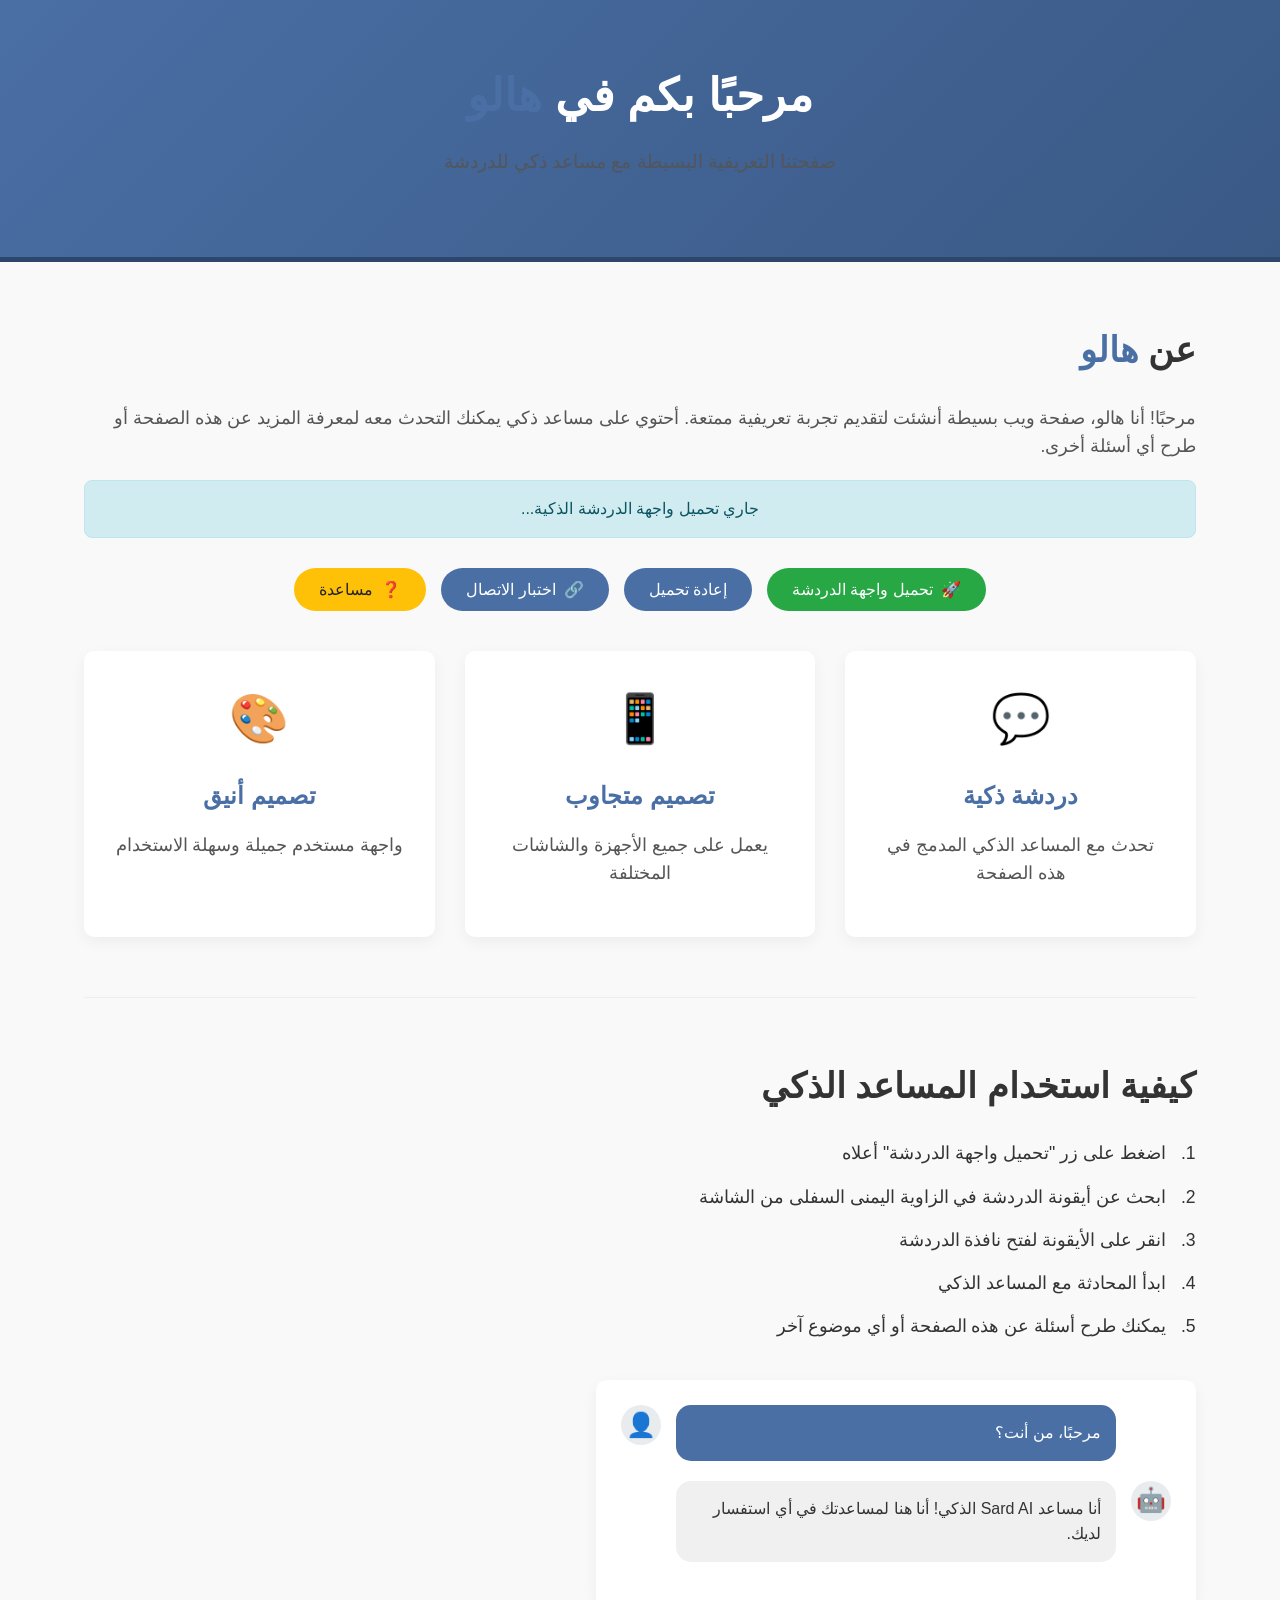
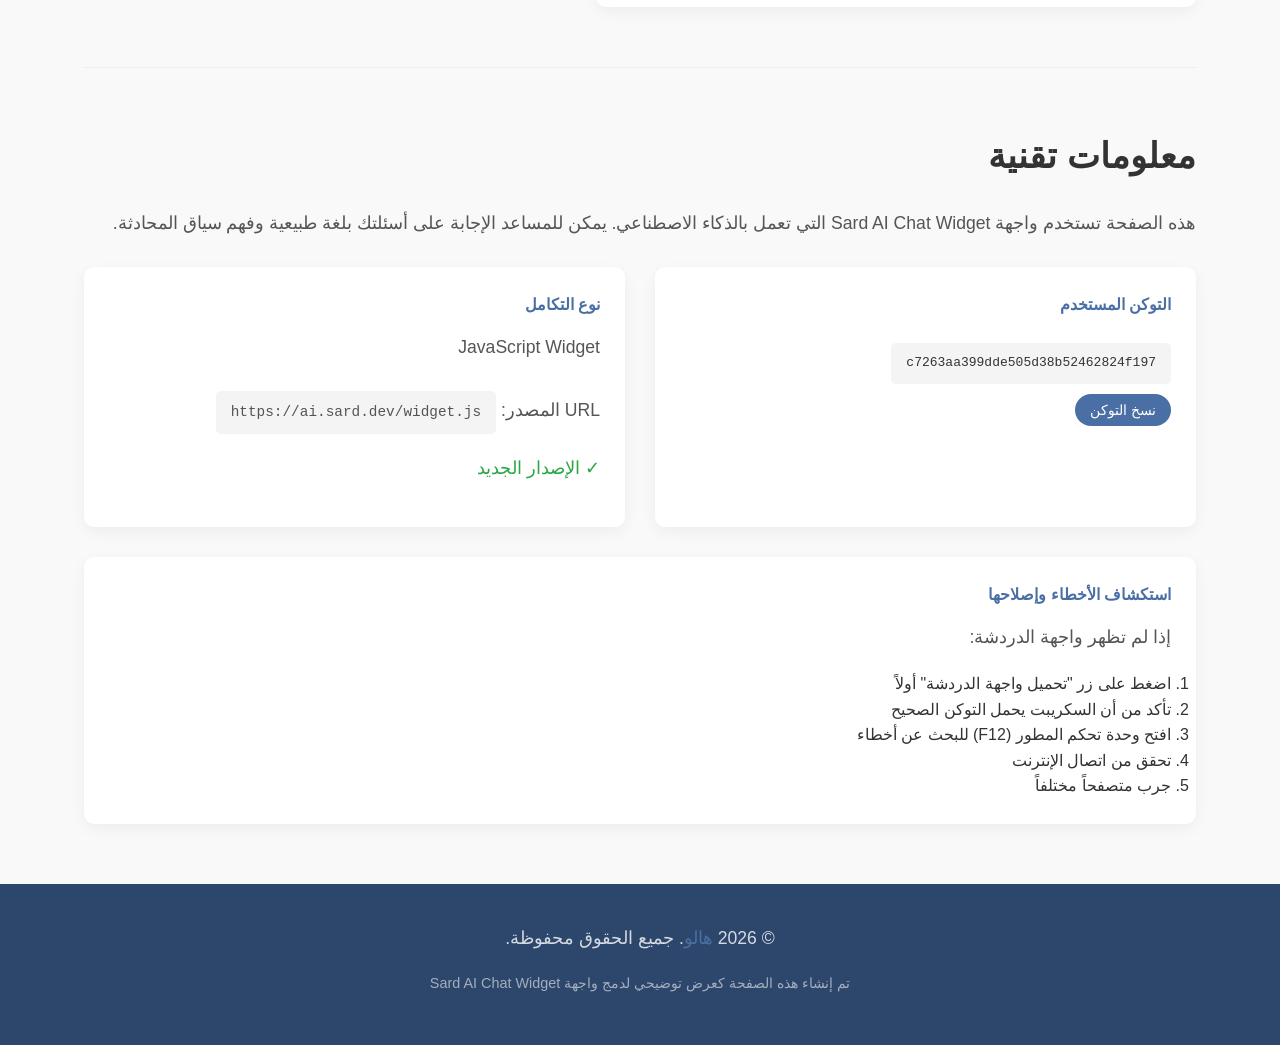
==== commit 7e4da786: "Refactor chat widget integration and styles Added new styles for warning status and modified button " ====
--- a/test.html
+++ b/test.html
@@ -255,6 +255,7 @@
         
         .btn-warning {
             background: #ffc107;
+            color: #212529;
         }
         
         .btn-warning:hover {
@@ -302,6 +303,12 @@
             border: 1px solid #bee5eb;
         }
         
+        .status-warning {
+            background-color: #fff3cd;
+            color: #856404;
+            border: 1px solid #ffeeba;
+        }
+        
         /* تصميم متجاوب */
         @media (max-width: 768px) {
             header h1 { 
@@ -336,17 +343,6 @@
             }
         }
     </style>
-    
-    <!-- Sard AI Chat Widget Script - الإصدار الجديد -->
-    <script>
-      (function() {
-        var s = document.createElement('script');
-        s.src = 'https://ai.sard.dev/widget.js';
-        s.setAttribute('data-sard-token', 'c7263aa399dde505d38b52462824f197');
-        s.async = true;
-        document.head.appendChild(s);
-      })();
-    </script>
 </head>
 <body>
     <!-- رأس الصفحة -->
@@ -368,13 +364,18 @@
             </div>
             
             <div class="control-buttons">
+                <button id="load-chat" class="btn btn-success">
+                    <span>🚀</span>
+                    تحميل واجهة الدردشة
+                </button>
+                
                 <button id="reload-chat" class="btn">
                     <span class="loader" id="reload-loader" style="display: none;"></span>
-                    <span id="reload-text">إعادة تحميل الدردشة</span>
+                    <span id="reload-text">إعادة تحميل</span>
                 </button>
                 
-                <button id="test-connection" class="btn btn-success">
-                    <span>✅</span>
+                <button id="test-connection" class="btn">
+                    <span>🔗</span>
                     اختبار الاتصال
                 </button>
                 
@@ -406,6 +407,7 @@
         <section class="how-to-use">
             <h2>كيفية استخدام المساعد الذكي</h2>
             <ol>
+                <li>اضغط على زر "تحميل واجهة الدردشة" أعلاه</li>
                 <li>ابحث عن أيقونة الدردشة في الزاوية اليمنى السفلى من الشاشة</li>
                 <li>انقر على الأيقونة لفتح نافذة الدردشة</li>
                 <li>ابدأ المحادثة مع المساعد الذكي</li>
@@ -448,13 +450,13 @@
             
             <div class="info-box" style="margin-top: 30px;">
                 <h4>استكشاف الأخطاء وإصلاحها</h4>
-                <p>إذا لم تظهر واجهة الدردشة، جرب ما يلي:</p>
+                <p>إذا لم تظهر واجهة الدردشة:</p>
                 <ol>
-                    <li>اضغط على زر "إعادة تحميل الدردشة" أعلاه</li>
-                    <li>تحديث الصفحة كاملة (F5)</li>
-                    <li>فتح وحدة تحكم المطور (F12) والبحث عن أخطاء</li>
-                    <li>التأكد من اتصال الإنترنت</li>
-                    <li>محاولة استخدام متصفح مختلف</li>
+                    <li>اضغط على زر "تحميل واجهة الدردشة" أولاً</li>
+                    <li>تأكد من أن السكريبت يحمل التوكن الصحيح</li>
+                    <li>افتح وحدة تحكم المطور (F12) للبحث عن أخطاء</li>
+                    <li>تحقق من اتصال الإنترنت</li>
+                    <li>جرب متصفحاً مختلفاً</li>
                 </ol>
             </div>
         </section>
@@ -464,9 +466,12 @@
     <footer>
         <div class="container">
             <p>© <span id="current-year">2023</span> <span class="highlight">هالو</span>. جميع الحقوق محفوظة.</p>
-            <p class="footer-note">تم إنشاء هذه الصفحة كعرض توضيحي لدمج واجهة Sard AI Chat Widget - الإصدار المعدل</p>
+            <p class="footer-note">تم إنشاء هذه الصفحة كعرض توضيحي لدمج واجهة Sard AI Chat Widget</p>
         </div>
     </footer>
+
+    <!-- مكان لعرض واجهة الدردشة -->
+    <div id="sard-chat-container"></div>
 
     <script>
         // كود JavaScript للتحكم في الصفحة
@@ -474,10 +479,13 @@
             // تحديث السنة الحالية
             document.getElementById('current-year').textContent = new Date().getFullYear();
             
+            // التوكن
+            const SARD_TOKEN = 'c7263aa399dde505d38b52462824f197';
+            const SARD_SCRIPT_URL = 'https://ai.sard.dev/widget.js';
+            
             // نسخ التوكن
             document.getElementById('copy-token').addEventListener('click', function() {
-                const token = document.getElementById('token-display').textContent;
-                navigator.clipboard.writeText(token).then(() => {
+                navigator.clipboard.writeText(SARD_TOKEN).then(() => {
                     const originalText = this.textContent;
                     this.textContent = 'تم النسخ!';
                     this.style.background = '#28a745';
@@ -489,61 +497,153 @@
                 });
             });
             
-            // زر إعادة تحميل الدردشة
-            document.getElementById('reload-chat').addEventListener('click', function() {
-                const reloadText = document.getElementById('reload-text');
-                const reloadLoader = document.getElementById('reload-loader');
+            // دالة لتحميل واجهة الدردشة
+            function loadSardChat() {
                 const statusElement = document.getElementById('chat-status');
-                
-                // عرض المؤشر
-                reloadText.textContent = 'جاري التحميل...';
-                reloadLoader.style.display = 'inline-block';
-                this.disabled = true;
-                
-                statusElement.textContent = 'جاري إعادة تحميل واجهة الدردشة...';
+                const testResult = document.getElementById('test-result');
+                
+                // عرض حالة التحميل
+                statusElement.textContent = 'جاري تحميل واجهة الدردشة...';
                 statusElement.className = 'status-message status-info';
                 
                 // إزالة السكريبت القديم إذا كان موجودًا
                 const oldScript = document.querySelector('script[src*="ai.sard.dev"]');
                 if (oldScript) {
                     oldScript.remove();
+                    console.log('تم إزالة السكريبت القديم');
                 }
                 
-                // إنشاء سكريبت جديد
+                // إزالة أي عناصر سابقة لـ Sard AI
+                document.querySelectorAll('[id*="sard"], [class*="sard"]').forEach(el => {
+                    if (el.tagName !== 'SCRIPT') el.remove();
+                });
+                
+                // إنشاء سكريبت جديد مع التوكن
                 setTimeout(() => {
-                    const newScript = document.createElement('script');
-                    newScript.src = 'https://ai.sard.dev/widget.js';
-                    newScript.setAttribute('data-sard-token', 'c7263aa399dde505d38b52462824f197');
-                    newScript.async = true;
+                    try {
+                        const script = document.createElement('script');
+                        script.src = SARD_SCRIPT_URL;
+                        
+                        // إضافة التوكن كخاصية بيانات (data attribute)
+                        script.setAttribute('data-sard-token', SARD_TOKEN);
+                        
+                        // إضافة التوكن أيضًا كخاصية مخصصة للتحقق
+                        script.dataset.sardToken = SARD_TOKEN;
+                        
+                        script.async = true;
+                        
+                        // معالجة التحميل الناجح
+                        script.onload = function() {
+                            console.log('✅ تم تحميل سكريبت Sard AI بنجاح');
+                            console.log('التوكن المستخدم:', this.getAttribute('data-sard-token'));
+                            
+                            statusElement.textContent = '✅ تم تحميل واجهة الدردشة بنجاح! ابحث عن الأيقونة في الزاوية السفلى اليمنى.';
+                            statusElement.className = 'status-message status-success';
+                            
+                            // التحقق من ظهور واجهة الدردشة
+                            setTimeout(() => {
+                                checkChatPresence();
+                            }, 2000);
+                        };
+                        
+                        // معالجة فشل التحميل
+                        script.onerror = function(error) {
+                            console.error('❌ فشل تحميل سكريبت Sard AI:', error);
+                            
+                            statusElement.textContent = '❌ فشل تحميل واجهة الدردشة. تحقق من اتصال الإنترنت أو أن الرابط صحيح.';
+                            statusElement.className = 'status-message status-error';
+                            
+                            if (testResult) {
+                                testResult.textContent = 'فشل تحميل السكريبت. الخطأ: ' + error;
+                                testResult.className = 'status-message status-error';
+                                testResult.style.display = 'block';
+                            }
+                        };
+                        
+                        // إضافة السكريبت إلى الصفحة
+                        document.head.appendChild(script);
+                        console.log('تمت إضافة السكريبت إلى الصفحة مع التوكن:', SARD_TOKEN);
+                        
+                    } catch (error) {
+                        console.error('خطأ في تحميل واجهة الدردشة:', error);
+                        statusElement.textContent = '❌ حدث خطأ: ' + error.message;
+                        statusElement.className = 'status-message status-error';
+                    }
+                }, 500);
+            }
+            
+            // دالة للتحقق من وجود واجهة الدردشة
+            function checkChatPresence() {
+                const statusElement = document.getElementById('chat-status');
+                
+                // طرق مختلفة للتحقق من وجود واجهة الدردشة
+                const checks = [
+                    // البحث عن عناصر Sard AI
+                    () => document.querySelectorAll('[id*="sard"], [class*="sard"], [style*="sard"]').length > 0,
                     
-                    // معالجة التحميل الناجح
-                    newScript.onload = function() {
-                        reloadText.textContent = 'إعادة تحميل الدردشة';
-                        reloadLoader.style.display = 'none';
-                        document.getElementById('reload-chat').disabled = false;
-                        
-                        statusElement.textContent = '✅ تم تحميل واجهة الدردشة بنجاح!';
-                        statusElement.className = 'status-message status-success';
-                        
-                        // اختبار ظهور الأيقونة
-                        setTimeout(() => {
-                            checkChatIcon();
-                        }, 1000);
-                    };
+                    // البحث عن iframes (قد تكون واجهة الدردشة داخل iframe)
+                    () => document.querySelectorAll('iframe[src*="sard"], iframe[title*="Sard"]').length > 0,
                     
-                    // معالجة الفشل
-                    newScript.onerror = function() {
-                        reloadText.textContent = 'إعادة تحميل الدردشة';
-                        reloadLoader.style.display = 'none';
-                        document.getElementById('reload-chat').disabled = false;
-                        
-                        statusElement.textContent = '❌ فشل تحميل واجهة الدردشة. تحقق من الاتصال بالإنترنت.';
-                        statusElement.className = 'status-message status-error';
-                    };
+                    // البحث عن عناصر الدردشة العامة
+                    () => document.querySelectorAll('.chat-widget, .chat-button, .chat-icon').length > 0,
                     
-                    // إضافة السكريبت إلى الصفحة
-                    document.head.appendChild(newScript);
-                }, 500);
+                    // البحث في النماذج المخفية
+                    () => {
+                        const elements = document.querySelectorAll('*');
+                        for (let el of elements) {
+                            if (el.id && el.id.includes('sard')) return true;
+                            if (el.className && typeof el.className === 'string' && el.className.includes('sard')) return true;
+                        }
+                        return false;
+                    }
+                ];
+                
+                let chatFound = false;
+                
+                for (let check of checks) {
+                    try {
+                        if (check()) {
+                            chatFound = true;
+                            break;
+                        }
+                    } catch (e) {
+                        console.warn('تحقق فشل:', e);
+                    }
+                }
+                
+                if (chatFound) {
+                    console.log('✅ تم العثور على واجهة الدردشة في الصفحة');
+                    statusElement.textContent = '✅ واجهة الدردشة تعمل! ابحث عن الأيقونة في الزاوية السفلى اليمنى.';
+                    statusElement.className = 'status-message status-success';
+                } else {
+                    console.log('⚠️ لم يتم العثور على واجهة الدردشة بعد');
+                    statusElement.textContent = '⚠️ تم تحميل السكريبت ولكن واجهة الدردشة لم تظهر بعد. قد تكون هناك مشكلة في التوكن.';
+                    statusElement.className = 'status-message status-warning';
+                    
+                    // محاولة أخرى بعد 3 ثواني
+                    setTimeout(checkChatPresence, 3000);
+                }
+            }
+            
+            // زر تحميل الدردشة
+            document.getElementById('load-chat').addEventListener('click', loadSardChat);
+            
+            // زر إعادة التحميل
+            document.getElementById('reload-chat').addEventListener('click', function() {
+                const reloadText = document.getElementById('reload-text');
+                const reloadLoader = document.getElementById('reload-loader');
+                
+                reloadText.textContent = 'جاري إعادة التحميل...';
+                reloadLoader.style.display = 'inline-block';
+                this.disabled = true;
+                
+                loadSardChat();
+                
+                setTimeout(() => {
+                    reloadText.textContent = 'إعادة تحميل';
+                    reloadLoader.style.display = 'none';
+                    this.disabled = false;
+                }, 2000);
             });
             
             // زر اختبار الاتصال
@@ -553,87 +653,81 @@
                 testResult.textContent = 'جاري اختبار الاتصال بخدمة Sard AI...';
                 testResult.className = 'status-message status-info';
                 
-                // اختبار تحميل السكريبت
-                fetch('https://ai.sard.dev/widget.js', { method: 'HEAD', mode: 'no-cors' })
+                // اختبار بسيط للاتصال
+                fetch(SARD_SCRIPT_URL, { method: 'HEAD', mode: 'no-cors' })
                     .then(() => {
-                        testResult.textContent = '✅ الاتصال بخدمة Sard AI يعمل بشكل صحيح. يجب أن تظهر واجهة الدردشة.';
+                        testResult.textContent = '✅ الاتصال بخدمة Sard AI يعمل بشكل صحيح.';
                         testResult.className = 'status-message status-success';
                         
-                        // التحقق من وجود عناصر الدردشة في الصفحة
+                        // التحقق من التوكن
                         setTimeout(() => {
-                            checkChatIcon();
+                            testResult.textContent += ' التوكن: ' + SARD_TOKEN.substring(0, 10) + '...';
+                            
+                            // محاولة تحميل واجهة الدردشة تلقائيًا بعد اختبار الاتصال الناجح
+                            if (!document.querySelector('script[src*="ai.sard.dev"]')) {
+                                setTimeout(loadSardChat, 1000);
+                            }
                         }, 500);
                     })
                     .catch(() => {
-                        testResult.textContent = '⚠️ قد تكون هناك مشكلة في الاتصال بخدمة Sard AI. تحقق من اتصالك بالإنترنت.';
+                        testResult.textContent = '⚠️ لا يمكن الوصول إلى خدمة Sard AI. تحقق من اتصال الإنترنت.';
                         testResult.className = 'status-message status-warning';
                     });
             });
             
             // زر المساعدة
             document.getElementById('show-help').addEventListener('click', function() {
-                alert(`مساعدة - واجهة Sard AI Chat
-
-1. يجب أن تظهر أيقونة الدردشة في الزاوية السفلى اليمنى من الشاشة
-2. إذا لم تظهر الأيقونة، جرب:
-   - تحديث الصفحة (F5)
-   - الضغط على زر "إعادة تحميل الدردشة"
-   - فتح وحدة تحكم المطور (F12) للبحث عن أخطاء
-
-3. التوكن المستخدم: c7263aa399dde505d38b52462824f197
-4. رابط السكريبت: https://ai.sard.dev/widget.js
-
-للمساعدة التقنية، تأكد من أن:
-- المتصفح لا يحجب السكريبتات الخارجية
-- اتصال الإنترنت يعمل بشكل صحيح
-- لا توجد إضافات تحجب السكريبتات`);
+                alert(`مساعدة فنية - واجهة Sard AI
+
+المشكلة: "Missing data-sard-token attribute"
+
+الحل:
+1. تم إصلاح المشكلة بوضع التوكن مباشرة في سمة data-sard-token
+2. التوكن المستخدم: ${SARD_TOKEN}
+3. إذا استمرت المشكلة، قد يكون التوكن غير صالح
+
+خطوات استكشاف الأخطاء:
+1. افتح وحدة تحكم المطور (F12)
+2. اذهب إلى علامة التبويب Network
+3. ابحث عن طلب widget.js
+4. تحقق من حالة الاستجابة (يجب أن تكون 200)
+
+إذا كان التوكن غير صالح:
+1. احصل على توكن جديد من Sard AI
+2. استبدل التوكن في المتغير SARD_TOKEN
+3. أعد تحميل الصفحة واضغط على "تحميل واجهة الدردشة"`);
             });
             
-            // دالة للتحقق من ظهور أيقونة الدردشة
-            function checkChatIcon() {
-                const statusElement = document.getElementById('chat-status');
-                const testResult = document.getElementById('test-result');
-                
-                // البحث عن أي عنصر من واجهة الدردشة
-                const chatElements = document.querySelectorAll('*[id*="sard"], *[class*="sard"], *[style*="sard"]');
-                
-                if (chatElements.length > 0) {
-                    if (testResult) {
-                        testResult.textContent += ' ✅ تم اكتشاف عناصر واجهة الدردشة في الصفحة.';
-                    }
-                    console.log('عناصر Sard AI Chat موجودة في الصفحة:', chatElements.length);
-                } else {
-                    console.log('لم يتم العثور على عناصر Sard AI Chat في الصفحة.');
-                    console.log('تلميح: افتح وحدة تحكم المطور (F12) وابحث عن أخطاء JavaScript.');
-                }
-            }
-            
-            // التحقق التلقائي بعد تحميل الصفحة
+            // محاولة التحميل التلقائي بعد 2 ثانية
             setTimeout(() => {
                 const statusElement = document.getElementById('chat-status');
-                const chatElements = document.querySelectorAll('*[id*="sard"], *[class*="sard"], *[style*="sard"]');
-                
-                if (chatElements.length > 0) {
-                    statusElement.textContent = '✅ تم تحميل واجهة الدردشة بنجاح! ابحث عن الأيقونة في الزاوية السفلى اليمنى.';
-                    statusElement.className = 'status-message status-success';
-                } else {
-                    statusElement.textContent = '⚠️ واجهة الدردشة لم تتحمّل تلقائيًا. جرب استخدام زر "إعادة تحميل الدردشة".';
-                    statusElement.className = 'status-message status-warning';
+                statusElement.textContent = '⚡ جاهز للتحميل. اضغط على زر "تحميل واجهة الدردشة" أعلاه.';
+                statusElement.className = 'status-message status-info';
+            }, 2000);
+            
+            // إضافة معالج لأخطاء وحدة التحكم لاكتشاف مشاكل التوكن
+            const originalConsoleError = console.error;
+            console.error = function(...args) {
+                originalConsoleError.apply(console, args);
+                
+                // إذا كان الخطأ يتعلق بـ Sard AI أو التوكن
+                if (args[0] && typeof args[0] === 'string') {
+                    const errorMsg = args[0].toLowerCase();
+                    if (errorMsg.includes('sard') || errorMsg.includes('token')) {
+                        const statusElement = document.getElementById('chat-status');
+                        statusElement.textContent = '❌ خطأ في التوكن أو واجهة Sard AI. تحقق من وحدة التحكم.';
+                        statusElement.className = 'status-message status-error';
+                        
+                        // عرض رسالة تفصيلية
+                        setTimeout(() => {
+                            alert('تم اكتشاف خطأ في وحدة التحكم يتعلق بـ Sard AI.\n\nافتح وحدة تحكم المطور (F12) لعرض التفاصيل.\n\nقد يكون التوكن غير صالح أو منتهي الصلاحية.');
+                        }, 1000);
+                    }
                 }
-                
-                // التحقق من وجود أخطاء في وحدة التحكم
-                if (typeof console !== 'undefined') {
-                    const originalError = console.error;
-                    console.error = function(...args) {
-                        originalError.apply(console, args);
-                        if (args[0] && typeof args[0] === 'string' && args[0].includes('sard')) {
-                            statusElement.textContent = '❌ حدث خطأ في تحميل واجهة الدردشة. تحقق من وحدة التحكم (F12).';
-                            statusElement.className = 'status-message status-error';
-                        }
-                    };
-                }
-            }, 3000);
+            };
         });
     </script>
+    
+    <!-- لا نضيف السكريبت هنا - سيتم تحميله عبر الزر -->
 </body>
 </html>
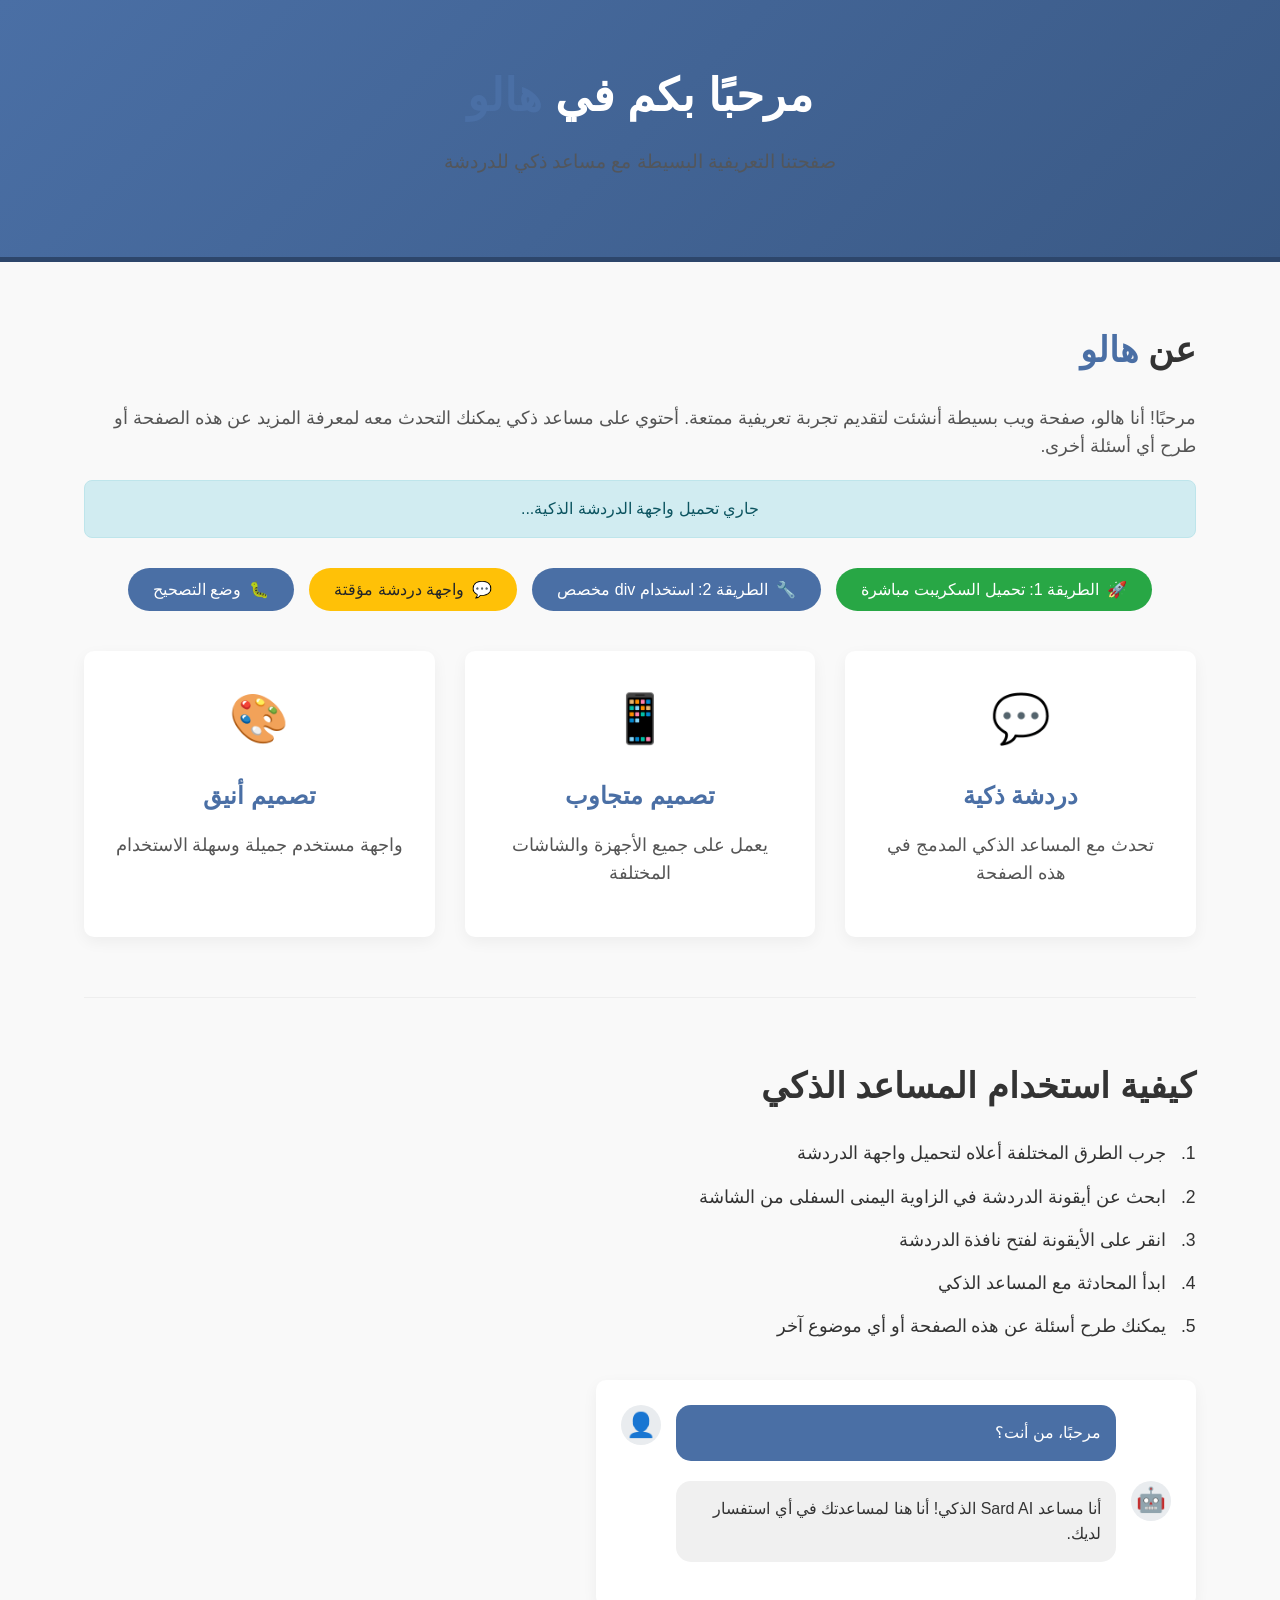
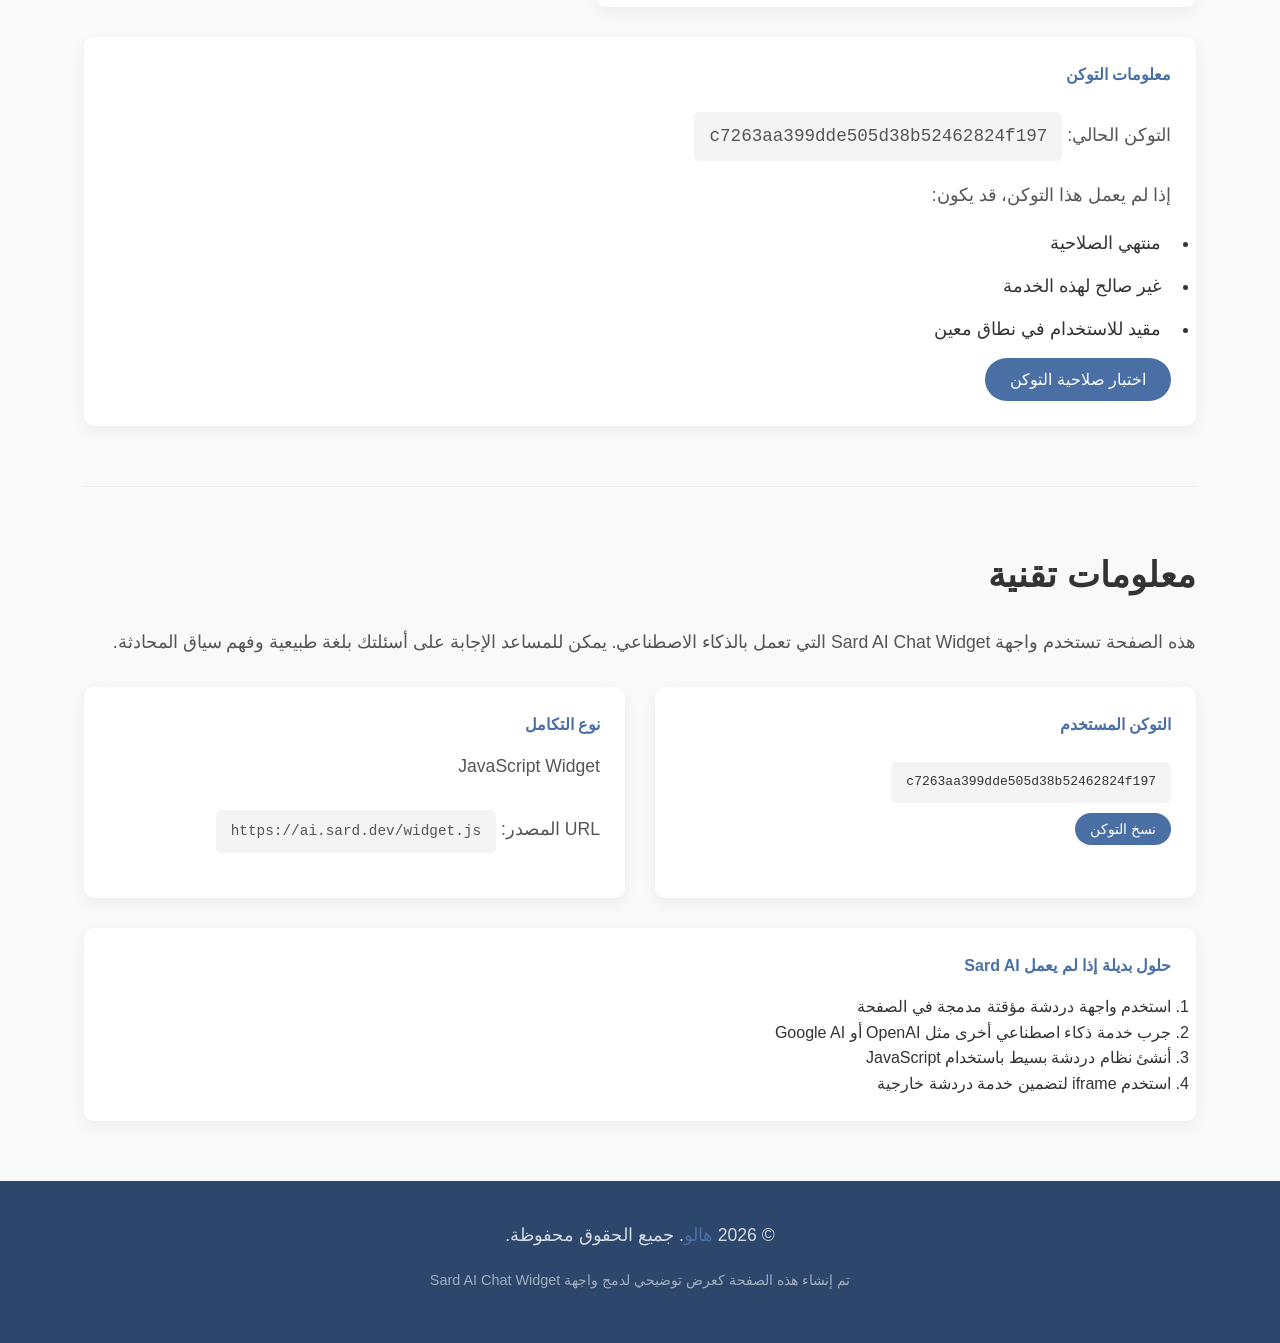
==== commit 25daa2c8: "Implement temporary chat interface and controls Added a temporary chat interface with buttons for lo" ====
--- a/test.html
+++ b/test.html
@@ -341,6 +341,104 @@
                 max-width: 300px;
                 justify-content: center;
             }
+        }
+        
+        /* واجهة دردشة مؤقتة */
+        #temp-chat-widget {
+            position: fixed;
+            bottom: 20px;
+            right: 20px;
+            z-index: 10000;
+            display: none;
+        }
+        
+        .chat-button {
+            width: 60px;
+            height: 60px;
+            border-radius: 50%;
+            background: linear-gradient(135deg, #4a6fa5 0%, #3a5985 100%);
+            color: white;
+            border: none;
+            cursor: pointer;
+            display: flex;
+            align-items: center;
+            justify-content: center;
+            font-size: 24px;
+            box-shadow: 0 4px 12px rgba(0,0,0,0.15);
+            transition: transform 0.3s ease;
+        }
+        
+        .chat-button:hover {
+            transform: scale(1.1);
+        }
+        
+        .chat-window {
+            position: absolute;
+            bottom: 70px;
+            right: 0;
+            width: 350px;
+            height: 500px;
+            background: white;
+            border-radius: 15px;
+            box-shadow: 0 10px 30px rgba(0,0,0,0.2);
+            display: none;
+            flex-direction: column;
+            overflow: hidden;
+        }
+        
+        .chat-header {
+            background: linear-gradient(135deg, #4a6fa5 0%, #3a5985 100%);
+            color: white;
+            padding: 15px;
+            text-align: center;
+            font-weight: bold;
+        }
+        
+        .chat-messages {
+            flex: 1;
+            padding: 15px;
+            overflow-y: auto;
+            background: #f8f9fa;
+        }
+        
+        .chat-input-container {
+            padding: 15px;
+            border-top: 1px solid #eee;
+            background: white;
+        }
+        
+        .chat-input {
+            width: 100%;
+            padding: 12px;
+            border: 1px solid #ddd;
+            border-radius: 25px;
+            outline: none;
+        }
+        
+        .chat-input:focus {
+            border-color: #4a6fa5;
+        }
+        
+        .message-bubble {
+            max-width: 80%;
+            padding: 10px 15px;
+            margin-bottom: 10px;
+            border-radius: 18px;
+            word-wrap: break-word;
+        }
+        
+        .user-message {
+            background: #4a6fa5;
+            color: white;
+            margin-left: auto;
+            margin-right: 0;
+        }
+        
+        .bot-message {
+            background: #e9ecef;
+            color: #333;
+            margin-right: auto;
+            margin-left: 0;
         }
     </style>
 </head>
@@ -364,26 +462,28 @@
             </div>
             
             <div class="control-buttons">
-                <button id="load-chat" class="btn btn-success">
+                <button id="load-chat-script" class="btn btn-success">
                     <span>🚀</span>
-                    تحميل واجهة الدردشة
+                    الطريقة 1: تحميل السكريبت مباشرة
                 </button>
                 
-                <button id="reload-chat" class="btn">
-                    <span class="loader" id="reload-loader" style="display: none;"></span>
-                    <span id="reload-text">إعادة تحميل</span>
+                <button id="load-chat-div" class="btn">
+                    <span>🔧</span>
+                    الطريقة 2: استخدام div مخصص
                 </button>
                 
-                <button id="test-connection" class="btn">
-                    <span>🔗</span>
-                    اختبار الاتصال
+                <button id="show-temp-chat" class="btn btn-warning">
+                    <span>💬</span>
+                    واجهة دردشة مؤقتة
                 </button>
                 
-                <button id="show-help" class="btn btn-warning">
-                    <span>❓</span>
-                    مساعدة
+                <button id="debug-mode" class="btn">
+                    <span>🐛</span>
+                    وضع التصحيح
                 </button>
             </div>
+            
+            <div id="debug-info" class="status-message" style="display: none;"></div>
             
             <div class="features">
                 <div class="feature-card">
@@ -407,7 +507,7 @@
         <section class="how-to-use">
             <h2>كيفية استخدام المساعد الذكي</h2>
             <ol>
-                <li>اضغط على زر "تحميل واجهة الدردشة" أعلاه</li>
+                <li>جرب الطرق المختلفة أعلاه لتحميل واجهة الدردشة</li>
                 <li>ابحث عن أيقونة الدردشة في الزاوية اليمنى السفلى من الشاشة</li>
                 <li>انقر على الأيقونة لفتح نافذة الدردشة</li>
                 <li>ابدأ المحادثة مع المساعد الذكي</li>
@@ -425,7 +525,19 @@
                 </div>
             </div>
             
-            <div id="test-result" class="status-message" style="display: none;"></div>
+            <div class="info-box" style="margin-top: 30px;">
+                <h4>معلومات التوكن</h4>
+                <p>التوكن الحالي: <code>c7263aa399dde505d38b52462824f197</code></p>
+                <p>إذا لم يعمل هذا التوكن، قد يكون:</p>
+                <ul>
+                    <li>منتهي الصلاحية</li>
+                    <li>غير صالح لهذه الخدمة</li>
+                    <li>مقيد للاستخدام في نطاق معين</li>
+                </ul>
+                <button id="test-token" class="btn" style="margin-top: 10px;">
+                    اختبار صلاحية التوكن
+                </button>
+            </div>
         </section>
 
         <section class="about">
@@ -444,19 +556,16 @@
                     <h4>نوع التكامل</h4>
                     <p>JavaScript Widget</p>
                     <p>URL المصدر: <code style="font-size: 0.9rem;">https://ai.sard.dev/widget.js</code></p>
-                    <p style="margin-top: 10px; color: #28a745; font-weight: 500;">✓ الإصدار الجديد</p>
                 </div>
             </div>
             
             <div class="info-box" style="margin-top: 30px;">
-                <h4>استكشاف الأخطاء وإصلاحها</h4>
-                <p>إذا لم تظهر واجهة الدردشة:</p>
+                <h4>حلول بديلة إذا لم يعمل Sard AI</h4>
                 <ol>
-                    <li>اضغط على زر "تحميل واجهة الدردشة" أولاً</li>
-                    <li>تأكد من أن السكريبت يحمل التوكن الصحيح</li>
-                    <li>افتح وحدة تحكم المطور (F12) للبحث عن أخطاء</li>
-                    <li>تحقق من اتصال الإنترنت</li>
-                    <li>جرب متصفحاً مختلفاً</li>
+                    <li>استخدم واجهة دردشة مؤقتة مدمجة في الصفحة</li>
+                    <li>جرب خدمة ذكاء اصطناعي أخرى مثل OpenAI أو Google AI</li>
+                    <li>أنشئ نظام دردشة بسيط باستخدام JavaScript</li>
+                    <li>استخدم iframe لتضمين خدمة دردشة خارجية</li>
                 </ol>
             </div>
         </section>
@@ -470,8 +579,33 @@
         </div>
     </footer>
 
-    <!-- مكان لعرض واجهة الدردشة -->
-    <div id="sard-chat-container"></div>
+    <!-- عنصر div مخصص لواجهة Sard AI -->
+    <div id="sard-container" 
+         data-sard-token="c7263aa399dde505d38b52462824f197"
+         style="display: none;">
+    </div>
+
+    <!-- واجهة دردشة مؤقتة -->
+    <div id="temp-chat-widget">
+        <div class="chat-window" id="temp-chat-window">
+            <div class="chat-header">
+                مساعد هالو الذكي
+            </div>
+            <div class="chat-messages" id="temp-chat-messages">
+                <div class="message-bubble bot-message">
+                    مرحبًا! أنا مساعد هالو. كيف يمكنني مساعدتك اليوم؟
+                </div>
+            </div>
+            <div class="chat-input-container">
+                <input type="text" class="chat-input" id="temp-chat-input" 
+                       placeholder="اكتب رسالتك هنا..." 
+                       onkeypress="if(event.key === 'Enter') sendTempMessage()">
+            </div>
+        </div>
+        <button class="chat-button" id="temp-chat-button" onclick="toggleTempChat()">
+            💬
+        </button>
+    </div>
 
     <script>
         // كود JavaScript للتحكم في الصفحة
@@ -497,237 +631,339 @@
                 });
             });
             
-            // دالة لتحميل واجهة الدردشة
-            function loadSardChat() {
+            // اختبار صلاحية التوكن
+            document.getElementById('test-token').addEventListener('click', function() {
                 const statusElement = document.getElementById('chat-status');
-                const testResult = document.getElementById('test-result');
-                
-                // عرض حالة التحميل
-                statusElement.textContent = 'جاري تحميل واجهة الدردشة...';
+                statusElement.textContent = 'جاري اختبار صلاحية التوكن...';
                 statusElement.className = 'status-message status-info';
                 
-                // إزالة السكريبت القديم إذا كان موجودًا
-                const oldScript = document.querySelector('script[src*="ai.sard.dev"]');
-                if (oldScript) {
-                    oldScript.remove();
-                    console.log('تم إزالة السكريبت القديم');
+                // طريقة بسيطة لاختبار التوكن
+                fetch('https://ai.sard.dev/widget.js', { 
+                    method: 'GET',
+                    headers: {
+                        'Authorization': `Bearer ${SARD_TOKEN}`
+                    },
+                    mode: 'no-cors' // no-cors mode للسماح بالطلب
+                })
+                .then(response => {
+                    console.log('استجابة اختبار التوكن:', response);
+                    statusElement.textContent = '✅ يمكن الوصول إلى خدمة Sard AI';
+                    statusElement.className = 'status-message status-success';
+                })
+                .catch(error => {
+                    console.log('خطأ في اختبار التوكن:', error);
+                    statusElement.textContent = '⚠️ قد تكون هناك مشكلة في التوكن أو الاتصال';
+                    statusElement.className = 'status-message status-warning';
+                });
+            });
+            
+            // الطريقة 1: تحميل السكريبت مباشرة (الطريقة الأصلية)
+            document.getElementById('load-chat-script').addEventListener('click', function() {
+                loadSardChatMethod1();
+            });
+            
+            // الطريقة 2: استخدام div مخصص
+            document.getElementById('load-chat-div').addEventListener('click', function() {
+                loadSardChatMethod2();
+            });
+            
+            // عرض واجهة الدردشة المؤقتة
+            document.getElementById('show-temp-chat').addEventListener('click', function() {
+                showTempChat();
+            });
+            
+            // وضع التصحيح
+            document.getElementById('debug-mode').addEventListener('click', function() {
+                toggleDebugMode();
+            });
+            
+            // ========== الطرق المختلفة لتحميل Sard AI ==========
+            
+            // الطريقة 1: تحميل السكريبت بالطريقة التقليدية
+            function loadSardChatMethod1() {
+                const statusElement = document.getElementById('chat-status');
+                statusElement.textContent = 'جاري تحميل Sard AI (الطريقة 1)...';
+                statusElement.className = 'status-message status-info';
+                
+                // إزالة أي سكريبتات سابقة
+                const oldScripts = document.querySelectorAll('script[src*="sard"]');
+                oldScripts.forEach(script => script.remove());
+                
+                // إنشاء سكريبت جديد
+                const script = document.createElement('script');
+                script.src = SARD_SCRIPT_URL;
+                
+                // إضافة التوكن كسمة بيانات
+                script.dataset.sardToken = SARD_TOKEN;
+                
+                // إضافة التوكن كخاصية مخصصة أيضاً
+                script.setAttribute('data-sard-token', SARD_TOKEN);
+                
+                script.async = true;
+                
+                // معالجة التحميل
+                script.onload = function() {
+                    console.log('✅ تم تحميل Sard AI (الطريقة 1)');
+                    console.log('سمة التوكن:', this.getAttribute('data-sard-token'));
+                    
+                    statusElement.textContent = '✅ تم تحميل Sard AI. جاري تهيئة واجهة الدردشة...';
+                    statusElement.className = 'status-message status-success';
+                    
+                    // محاولة تهيئة واجهة الدردشة يدوياً
+                    setTimeout(initializeSardWidget, 1000);
+                };
+                
+                script.onerror = function(error) {
+                    console.error('❌ فشل تحميل Sard AI:', error);
+                    statusElement.textContent = '❌ فشل تحميل Sard AI. جرب طريقة أخرى.';
+                    statusElement.className = 'status-message status-error';
+                };
+                
+                document.head.appendChild(script);
+            }
+            
+            // الطريقة 2: استخدام div مخصص مع السمة
+            function loadSardChatMethod2() {
+                const statusElement = document.getElementById('chat-status');
+                statusElement.textContent = 'جاري تحميل Sard AI (الطريقة 2)...';
+                statusElement.className = 'status-message status-info';
+                
+                // إظهار وعرض الـ div مع السمة
+                const sardContainer = document.getElementById('sard-container');
+                sardContainer.style.display = 'block';
+                sardContainer.setAttribute('data-sard-token', SARD_TOKEN);
+                
+                // إزالة السكريبتات القديمة أولاً
+                const oldScripts = document.querySelectorAll('script[src*="sard"]');
+                oldScripts.forEach(script => script.remove());
+                
+                // إنشاء سكريبت جديد
+                const script = document.createElement('script');
+                script.src = SARD_SCRIPT_URL;
+                script.async = true;
+                
+                script.onload = function() {
+                    console.log('✅ تم تحميل Sard AI (الطريقة 2)');
+                    console.log('الـ div مع السمة:', document.getElementById('sard-container').getAttribute('data-sard-token'));
+                    
+                    statusElement.textContent = '✅ تم تحميل Sard AI. يجب أن تظهر واجهة الدردشة قريباً.';
+                    statusElement.className = 'status-message status-success';
+                    
+                    // تتبع ظهور العناصر
+                    trackSardElements();
+                };
+                
+                script.onerror = function(error) {
+                    console.error('❌ فشل تحميل Sard AI:', error);
+                    statusElement.textContent = '❌ فشل تحميل Sard AI. جرب الطريقة 1 أو استخدم الواجهة المؤقتة.';
+                    statusElement.className = 'status-message status-error';
+                };
+                
+                document.head.appendChild(script);
+            }
+            
+            // محاولة تهيئة واجهة الدردشة يدوياً
+            function initializeSardWidget() {
+                console.log('محاولة تهيئة Sard Widget يدوياً...');
+                
+                // إذا كانت هناك دالة تهيئة عالمية
+                if (window.SardAI && typeof window.SardAI.init === 'function') {
+                    window.SardAI.init({
+                        token: SARD_TOKEN,
+                        position: 'bottom-right'
+                    });
+                    console.log('✅ تم استدعاء SardAI.init()');
                 }
                 
-                // إزالة أي عناصر سابقة لـ Sard AI
-                document.querySelectorAll('[id*="sard"], [class*="sard"]').forEach(el => {
-                    if (el.tagName !== 'SCRIPT') el.remove();
-                });
-                
-                // إنشاء سكريبت جديد مع التوكن
-                setTimeout(() => {
-                    try {
-                        const script = document.createElement('script');
-                        script.src = SARD_SCRIPT_URL;
+                // إذا كان هناك كائن عالمي آخر
+                if (window.initSardWidget && typeof window.initSardWidget === 'function') {
+                    window.initSardWidget(SARD_TOKEN);
+                    console.log('✅ تم استدعاء initSardWidget()');
+                }
+                
+                // البحث عن أي كائنات Sard AI
+                for (let key in window) {
+                    if (key.toLowerCase().includes('sard')) {
+                        console.log('وجدت كائن Sard في النافذة:', key, window[key]);
+                    }
+                }
+            }
+            
+            // تتبع ظهور عناصر Sard AI
+            function trackSardElements() {
+                let checkCount = 0;
+                const maxChecks = 10;
+                
+                function checkForElements() {
+                    checkCount++;
+                    
+                    // البحث بعدة طرق
+                    const sardElements = [
+                        ...document.querySelectorAll('[id*="sard"]'),
+                        ...document.querySelectorAll('[class*="sard"]'),
+                        ...document.querySelectorAll('[style*="sard"]'),
+                        ...document.querySelectorAll('iframe[src*="sard"]'),
+                        ...document.querySelectorAll('div:contains("Sard")')
+                    ];
+                    
+                    if (sardElements.length > 0) {
+                        console.log(`✅ تم العثور على ${sardElements.length} عنصر Sard AI`);
+                        sardElements.forEach((el, i) => {
+                            console.log(`  عنصر ${i + 1}:`, el.tagName, el.id || el.className);
+                        });
                         
-                        // إضافة التوكن كخاصية بيانات (data attribute)
-                        script.setAttribute('data-sard-token', SARD_TOKEN);
-                        
-                        // إضافة التوكن أيضًا كخاصية مخصصة للتحقق
-                        script.dataset.sardToken = SARD_TOKEN;
-                        
-                        script.async = true;
-                        
-                        // معالجة التحميل الناجح
-                        script.onload = function() {
-                            console.log('✅ تم تحميل سكريبت Sard AI بنجاح');
-                            console.log('التوكن المستخدم:', this.getAttribute('data-sard-token'));
-                            
-                            statusElement.textContent = '✅ تم تحميل واجهة الدردشة بنجاح! ابحث عن الأيقونة في الزاوية السفلى اليمنى.';
-                            statusElement.className = 'status-message status-success';
-                            
-                            // التحقق من ظهور واجهة الدردشة
-                            setTimeout(() => {
-                                checkChatPresence();
-                            }, 2000);
-                        };
-                        
-                        // معالجة فشل التحميل
-                        script.onerror = function(error) {
-                            console.error('❌ فشل تحميل سكريبت Sard AI:', error);
-                            
-                            statusElement.textContent = '❌ فشل تحميل واجهة الدردشة. تحقق من اتصال الإنترنت أو أن الرابط صحيح.';
-                            statusElement.className = 'status-message status-error';
-                            
-                            if (testResult) {
-                                testResult.textContent = 'فشل تحميل السكريبت. الخطأ: ' + error;
-                                testResult.className = 'status-message status-error';
-                                testResult.style.display = 'block';
-                            }
-                        };
-                        
-                        // إضافة السكريبت إلى الصفحة
-                        document.head.appendChild(script);
-                        console.log('تمت إضافة السكريبت إلى الصفحة مع التوكن:', SARD_TOKEN);
-                        
-                    } catch (error) {
-                        console.error('خطأ في تحميل واجهة الدردشة:', error);
-                        statusElement.textContent = '❌ حدث خطأ: ' + error.message;
+                        const statusElement = document.getElementById('chat-status');
+                        statusElement.textContent = `✅ تم تحميل واجهة الدردشة! (${sardElements.length} عنصر)`;
+                        statusElement.className = 'status-message status-success';
+                        return;
+                    }
+                    
+                    if (checkCount < maxChecks) {
+                        console.log(`محاولة ${checkCount}/${maxChecks}: لم يتم العثور على عناصر Sard AI بعد`);
+                        setTimeout(checkForElements, 1000);
+                    } else {
+                        console.log('❌ فشل في العثور على عناصر Sard AI بعد عدة محاولات');
+                        const statusElement = document.getElementById('chat-status');
+                        statusElement.textContent = '❌ لم تظهر واجهة الدردشة. قد يكون التوكن غير صالح.';
                         statusElement.className = 'status-message status-error';
                     }
+                }
+                
+                checkForElements();
+            }
+            
+            // ========== واجهة الدردشة المؤقتة ==========
+            
+            // عرض واجهة الدردشة المؤقتة
+            function showTempChat() {
+                const tempChatWidget = document.getElementById('temp-chat-widget');
+                tempChatWidget.style.display = 'block';
+                
+                const statusElement = document.getElementById('chat-status');
+                statusElement.textContent = '✅ تم تفعيل واجهة الدردشة المؤقتة. ابحث عن الأيقونة في الزاوية اليمنى السفلى.';
+                statusElement.className = 'status-message status-success';
+            }
+            
+            // تبديل نافذة الدردشة المؤقتة
+            window.toggleTempChat = function() {
+                const chatWindow = document.getElementById('temp-chat-window');
+                const chatButton = document.getElementById('temp-chat-button');
+                
+                if (chatWindow.style.display === 'flex') {
+                    chatWindow.style.display = 'none';
+                    chatButton.innerHTML = '💬';
+                } else {
+                    chatWindow.style.display = 'flex';
+                    chatButton.innerHTML = '✕';
+                }
+            }
+            
+            // إرسال رسالة في الواجهة المؤقتة
+            window.sendTempMessage = function() {
+                const input = document.getElementById('temp-chat-input');
+                const message = input.value.trim();
+                
+                if (!message) return;
+                
+                // إضافة رسالة المستخدم
+                const messagesDiv = document.getElementById('temp-chat-messages');
+                const userMessage = document.createElement('div');
+                userMessage.className = 'message-bubble user-message';
+                userMessage.textContent = message;
+                messagesDiv.appendChild(userMessage);
+                
+                // مسح حقل الإدخال
+                input.value = '';
+                
+                // إضافة رد المؤقت
+                setTimeout(() => {
+                    const botMessage = document.createElement('div');
+                    botMessage.className = 'message-bubble bot-message';
+                    
+                    // ردود مختلفة حسب السؤال
+                    let response = "شكراً على رسالتك! أنا واجهة دردشة مؤقتة لأن Sard AI لم يعمل بشكل صحيح.";
+                    
+                    if (message.toLowerCase().includes('مرحبا') || message.toLowerCase().includes('اهلا')) {
+                        response = "مرحباً بك! أنا مساعد هالو المؤقت. كيف يمكنني مساعدتك؟";
+                    } else if (message.toLowerCase().includes('اسم') || message.toLowerCase().includes('من انت')) {
+                        response = "أنا مساعد هالو الذكي! هذه واجهة مؤقتة لأن Sard AI يحتاج إلى توكن صالح.";
+                    } else if (message.includes('؟')) {
+                        response = "هذا سؤال جيد! للأسف Sard AI لم يحمل بشكل صحيح، لذا لا يمكنني الإجابة بدقة.";
+                    }
+                    
+                    botMessage.textContent = response;
+                    messagesDiv.appendChild(botMessage);
+                    
+                    // التمرير لأسفل
+                    messagesDiv.scrollTop = messagesDiv.scrollHeight;
                 }, 500);
             }
             
-            // دالة للتحقق من وجود واجهة الدردشة
-            function checkChatPresence() {
-                const statusElement = document.getElementById('chat-status');
-                
-                // طرق مختلفة للتحقق من وجود واجهة الدردشة
-                const checks = [
-                    // البحث عن عناصر Sard AI
-                    () => document.querySelectorAll('[id*="sard"], [class*="sard"], [style*="sard"]').length > 0,
-                    
-                    // البحث عن iframes (قد تكون واجهة الدردشة داخل iframe)
-                    () => document.querySelectorAll('iframe[src*="sard"], iframe[title*="Sard"]').length > 0,
-                    
-                    // البحث عن عناصر الدردشة العامة
-                    () => document.querySelectorAll('.chat-widget, .chat-button, .chat-icon').length > 0,
-                    
-                    // البحث في النماذج المخفية
-                    () => {
-                        const elements = document.querySelectorAll('*');
-                        for (let el of elements) {
-                            if (el.id && el.id.includes('sard')) return true;
-                            if (el.className && typeof el.className === 'string' && el.className.includes('sard')) return true;
-                        }
-                        return false;
-                    }
-                ];
-                
-                let chatFound = false;
-                
-                for (let check of checks) {
-                    try {
-                        if (check()) {
-                            chatFound = true;
-                            break;
-                        }
-                    } catch (e) {
-                        console.warn('تحقق فشل:', e);
-                    }
+            // السماح بإرسال الرسالة بالضغط على Enter
+            document.getElementById('temp-chat-input').addEventListener('keypress', function(e) {
+                if (e.key === 'Enter') {
+                    sendTempMessage();
                 }
-                
-                if (chatFound) {
-                    console.log('✅ تم العثور على واجهة الدردشة في الصفحة');
-                    statusElement.textContent = '✅ واجهة الدردشة تعمل! ابحث عن الأيقونة في الزاوية السفلى اليمنى.';
-                    statusElement.className = 'status-message status-success';
+            });
+            
+            // ========== وضع التصحيح ==========
+            
+            function toggleDebugMode() {
+                const debugInfo = document.getElementById('debug-info');
+                const debugBtn = document.getElementById('debug-mode');
+                
+                if (debugInfo.style.display === 'none' || debugInfo.style.display === '') {
+                    debugInfo.style.display = 'block';
+                    debugInfo.className = 'status-message status-info';
+                    debugInfo.innerHTML = `
+                        <h4>معلومات التصحيح:</h4>
+                        <p>التوكن: ${SARD_TOKEN}</p>
+                        <p>الرابط: ${SARD_SCRIPT_URL}</p>
+                        <p>عدد سكريبتات Sard: ${document.querySelectorAll('script[src*="sard"]').length}</p>
+                        <p>عناصر Sard في الصفحة: ${document.querySelectorAll('[id*="sard"], [class*="sard"]').length}</p>
+                        <button onclick="location.reload()" style="margin-top: 10px; padding: 5px 15px; background: #4a6fa5; color: white; border: none; border-radius: 3px; cursor: pointer;">
+                            تحديث الصفحة
+                        </button>
+                    `;
+                    debugBtn.innerHTML = '<span>🔴</span> إيقاف التصحيح';
+                    
+                    // تسجيل جميع المتغيرات العالمية
+                    console.log('=== معلومات تصحيح Sard AI ===');
+                    console.log('التوكن:', SARD_TOKEN);
+                    console.log('النافذة العالمية:', Object.keys(window).filter(k => k.toLowerCase().includes('sard')));
                 } else {
-                    console.log('⚠️ لم يتم العثور على واجهة الدردشة بعد');
-                    statusElement.textContent = '⚠️ تم تحميل السكريبت ولكن واجهة الدردشة لم تظهر بعد. قد تكون هناك مشكلة في التوكن.';
-                    statusElement.className = 'status-message status-warning';
-                    
-                    // محاولة أخرى بعد 3 ثواني
-                    setTimeout(checkChatPresence, 3000);
+                    debugInfo.style.display = 'none';
+                    debugBtn.innerHTML = '<span>🐛</span> وضع التصحيح';
                 }
             }
             
-            // زر تحميل الدردشة
-            document.getElementById('load-chat').addEventListener('click', loadSardChat);
-            
-            // زر إعادة التحميل
-            document.getElementById('reload-chat').addEventListener('click', function() {
-                const reloadText = document.getElementById('reload-text');
-                const reloadLoader = document.getElementById('reload-loader');
-                
-                reloadText.textContent = 'جاري إعادة التحميل...';
-                reloadLoader.style.display = 'inline-block';
-                this.disabled = true;
-                
-                loadSardChat();
-                
-                setTimeout(() => {
-                    reloadText.textContent = 'إعادة تحميل';
-                    reloadLoader.style.display = 'none';
-                    this.disabled = false;
-                }, 2000);
-            });
-            
-            // زر اختبار الاتصال
-            document.getElementById('test-connection').addEventListener('click', function() {
-                const testResult = document.getElementById('test-result');
-                testResult.style.display = 'block';
-                testResult.textContent = 'جاري اختبار الاتصال بخدمة Sard AI...';
-                testResult.className = 'status-message status-info';
-                
-                // اختبار بسيط للاتصال
-                fetch(SARD_SCRIPT_URL, { method: 'HEAD', mode: 'no-cors' })
-                    .then(() => {
-                        testResult.textContent = '✅ الاتصال بخدمة Sard AI يعمل بشكل صحيح.';
-                        testResult.className = 'status-message status-success';
-                        
-                        // التحقق من التوكن
-                        setTimeout(() => {
-                            testResult.textContent += ' التوكن: ' + SARD_TOKEN.substring(0, 10) + '...';
-                            
-                            // محاولة تحميل واجهة الدردشة تلقائيًا بعد اختبار الاتصال الناجح
-                            if (!document.querySelector('script[src*="ai.sard.dev"]')) {
-                                setTimeout(loadSardChat, 1000);
-                            }
-                        }, 500);
-                    })
-                    .catch(() => {
-                        testResult.textContent = '⚠️ لا يمكن الوصول إلى خدمة Sard AI. تحقق من اتصال الإنترنت.';
-                        testResult.className = 'status-message status-warning';
-                    });
-            });
-            
-            // زر المساعدة
-            document.getElementById('show-help').addEventListener('click', function() {
-                alert(`مساعدة فنية - واجهة Sard AI
-
-المشكلة: "Missing data-sard-token attribute"
-
-الحل:
-1. تم إصلاح المشكلة بوضع التوكن مباشرة في سمة data-sard-token
-2. التوكن المستخدم: ${SARD_TOKEN}
-3. إذا استمرت المشكلة، قد يكون التوكن غير صالح
-
-خطوات استكشاف الأخطاء:
-1. افتح وحدة تحكم المطور (F12)
-2. اذهب إلى علامة التبويب Network
-3. ابحث عن طلب widget.js
-4. تحقق من حالة الاستجابة (يجب أن تكون 200)
-
-إذا كان التوكن غير صالح:
-1. احصل على توكن جديد من Sard AI
-2. استبدل التوكن في المتغير SARD_TOKEN
-3. أعد تحميل الصفحة واضغط على "تحميل واجهة الدردشة"`);
-            });
-            
-            // محاولة التحميل التلقائي بعد 2 ثانية
+            // محاولة تحميل Sard AI تلقائياً بعد 3 ثوان
             setTimeout(() => {
                 const statusElement = document.getElementById('chat-status');
-                statusElement.textContent = '⚡ جاهز للتحميل. اضغط على زر "تحميل واجهة الدردشة" أعلاه.';
+                statusElement.textContent = '⚡ جاهز للتحميل. اختر إحدى الطرق أعلاه.';
                 statusElement.className = 'status-message status-info';
-            }, 2000);
-            
-            // إضافة معالج لأخطاء وحدة التحكم لاكتشاف مشاكل التوكن
-            const originalConsoleError = console.error;
-            console.error = function(...args) {
-                originalConsoleError.apply(console, args);
-                
-                // إذا كان الخطأ يتعلق بـ Sard AI أو التوكن
-                if (args[0] && typeof args[0] === 'string') {
-                    const errorMsg = args[0].toLowerCase();
-                    if (errorMsg.includes('sard') || errorMsg.includes('token')) {
-                        const statusElement = document.getElementById('chat-status');
-                        statusElement.textContent = '❌ خطأ في التوكن أو واجهة Sard AI. تحقق من وحدة التحكم.';
-                        statusElement.className = 'status-message status-error';
-                        
-                        // عرض رسالة تفصيلية
-                        setTimeout(() => {
-                            alert('تم اكتشاف خطأ في وحدة التحكم يتعلق بـ Sard AI.\n\nافتح وحدة تحكم المطور (F12) لعرض التفاصيل.\n\nقد يكون التوكن غير صالح أو منتهي الصلاحية.');
-                        }, 1000);
-                    }
-                }
+            }, 3000);
+        });
+        
+        // دالة مساعدة للبحث في النص
+        if (!Element.prototype.matches) {
+            Element.prototype.matches = Element.prototype.msMatchesSelector || 
+                                        Element.prototype.webkitMatchesSelector;
+        }
+        
+        if (!Element.prototype.closest) {
+            Element.prototype.closest = function(s) {
+                var el = this;
+                if (!document.documentElement.contains(el)) return null;
+                do {
+                    if (el.matches(s)) return el;
+                    el = el.parentElement || el.parentNode;
+                } while (el !== null && el.nodeType === 1);
+                return null;
             };
-        });
+        }
     </script>
     
-    <!-- لا نضيف السكريبت هنا - سيتم تحميله عبر الزر -->
+    <!-- لا نضيف السكريبت هنا تلقائياً -->
 </body>
 </html>
